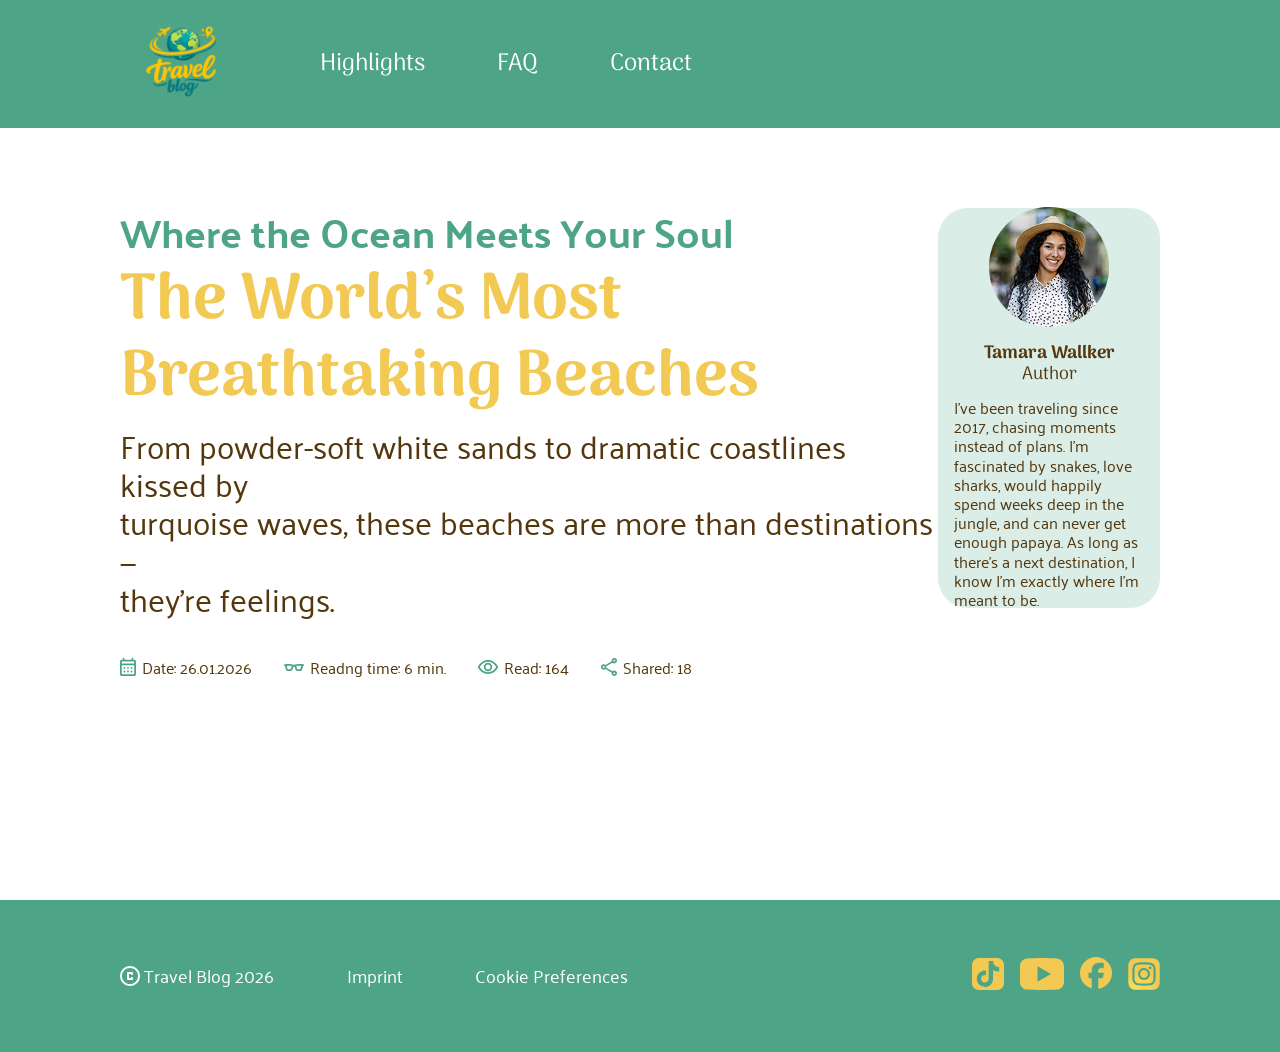
==== articelone.html @ 803cc8b1 "articelone start design/img added" ====
<!DOCTYPE html>
<html lang="en">

<head>
    <meta charset="UTF-8">
    <meta name="viewport" content="width=device-width, initial-scale=1.0">
    <title>Articel 1</title>

    <link rel="icon" type="image/x-icon" href="./assets/icons/travel_blog_icon.svg">
    <link rel="stylesheet" href="articelone.css" />
    <link rel="stylesheet" href="./assets/fonts.css" />
</head>

<body>
    <section>
        <header class="header">
            <a href="index.html#landing-section"><img src="./assets/icons/travel_blog_icon.svg"
                    alt="travel_blog_icon" /></a>
            <nav class="nav-bar">
                <ul>
                    <li>
                        <a href="index.html#highlights-section" class="nav_text">Highlights
                            <img src="./assets/icons/highlight_underscore.png" alt="highlight_underscore.png"
                                class="hover-underline" />
                        </a>
                    </li>
                    <li>
                        <a href="index.html#faq-section" class="nav_text">FAQ
                            <img src="./assets/icons/faq_underscore.png" alt="faq_underscore.png"
                                class="hover-underline" />
                        </a>
                    </li>
                    <li>
                        <a href="index.html#contact-section" class="nav_text">Contact
                            <img src="./assets/icons/contact_underscore.png" alt="contact_underscore"
                                class="hover-underline" />
                        </a>
                    </li>
                </ul>
            </nav>
        </header>
        <main>
            <section class="landing-section">
                <div class="headline">
                    <div class="headline_text">
                        <h4>Where the Ocean Meets Your Soul</h4>
                        <h1>The World’s Most Breathtaking Beaches</h1>
                        <p>From powder-soft white sands to dramatic coastlines kissed by <br> turquoise waves, these
                            beaches
                            are more than destinations — <br> they’re feelings.</p>

                    </div>
                    <div class="infos">
                        <div class="info_block calender">
                            <img src="./assets/icons/calendar_month.svg" alt="calender">
                            <p>Date: 26.01.2026</p>
                        </div>
                        <div class="info_block eyeglasses">
                            <img src="./assets/icons/eyeglasses_2.svg" alt="calender">
                            <p>Readng time: 6 min.</p>
                        </div>
                        <div class="info_block visibility">
                            <img src="./assets/icons/visibility.svg" alt="calender">
                            <p>Read: 164</p>
                        </div>
                        <div class="info_block share">
                            <img src="./assets/icons/share.svg" alt="calender">
                            <p>Shared: 18</p>
                        </div>
                    </div>
                </div>
                <div class="author">
                    <img src="./assets/img/authorone.png" alt="author img">
                    <h5>Tamara Wallker</h5>
                    <h6>Author</h6>
                    <p>I’ve been traveling since 2017, chasing moments instead of plans.
                        I’m fascinated by snakes, love sharks, would happily spend weeks deep in the jungle, and can
                        never get enough papaya. As long as there’s a next destination, I know I’m exactly where I’m
                        meant to be.</p>
                </div>

            </section>
        </main>
        <footer class="footer">
            <div class="left-footer">
                <div class="copyright">
                    <img src="./assets/icons/copyright.svg" alt="Copyright">
                    <p>Travel Blog 2026</p>
                </div>
                <a href="">Imprint</a>
                <a href="">Cookie Preferences</a>
            </div>
            <nav class="right-footer">
                <a href="https://www.tiktok.com/de-DE/" target="_blank"><img src="./assets/icons/Tiktok_icon 1.svg"
                        alt="tiktok"></a>
                <a href="https://www.youtube.com/" target="_blank"><img src="./assets/icons/youtube.svg#"
                        alt="youtube"></a>
                <a href="https://www.facebook.com/" target="_blank"><img src="./assets/icons/facebook.svg"
                        alt="facebook"></a>
                <a href="https://www.instagram.com/" target="_blank"><img src="./assets/icons/Instagram_logo_2016 1.svg"
                        alt="instagram"></a>
            </nav>

        </footer>

    </section>
</body>

</html>
---- articelone.css ----
* {
  margin: 0;
  box-sizing: border-box;
  scroll-behavior: smooth;
  line-height: 120%;
}

html {
  scroll-padding-top: 100px;
  font-size: 16px;
}

.header {
  display: flex;
  align-items: center;
  height: 128px;
  width: 100%;
  background-color: rgba(78, 164, 135, 1);
  position: fixed;
  z-index: 3;
}

.header > a {
  margin-left: 146px;
}

.nav-bar ul {
  display: flex;
  list-style-type: none;
  gap: 72px;
  padding-left: 102px;
}

.nav-bar a {
  text-decoration: none;
  color: white;
  font-size: 1.5rem;
}

.nav_text {
  position: relative;
  display: inline-block;
}

.hover-underline {
  display: block;
  position: absolute;
  opacity: 0;
  bottom: 46px;
  bottom: -4px;
  left: -5px;
}

.nav_text:hover .hover-underline {
  opacity: 1;
}

.nav-bar a:active {
  color: rgb(241, 201, 83);
}

.nav-bar a:active > .hover-underline {
  display: none;
}

h4 {
  padding-top: 208px;
  font-size: 2.5rem;
  font-weight: 600;
  color: rgba(78, 164, 135, 1);
}

h1 {
  font-size: 4rem;
  color: rgba(241, 201, 83, 1);
}

.landing-section {
  height: 100dvh;
  width: 100%;
  display: flex;
  justify-content: space-between;
}

.headline {
  display: flex;
  flex-direction: column;
  height: 400px;
  gap: 40px;
  padding-left: 120px;
}

.headline_text {
  display: flex;
  flex-direction: column;
  gap: 8px;
}

.headline_text > p {
  font-size: 2rem;
  color: rgba(84, 55, 13, 1);
}

.author {
  display: flex;
  flex-direction: column;
  justify-content: center;
  align-items: center;
  background-color: rgba(78, 164, 135, 0.2);
  border-radius: 30px;
  margin-top: 208px;
  margin-right: 120px;
  padding: 16px;
  width: 300px;
  height: 400px;
}

.author > img {
  padding-bottom: 16px;
}

.author > h5 {
  font-size: 1.125rem;
  color: rgba(84, 55, 13, 1);
}

.author > h6 {
  font-size: 1.125rem;
  font-weight: 400;
  color: rgba(84, 55, 13, 1);
  padding-bottom: 12px;
}

.author > p {
  color: rgba(84, 55, 13, 1);
}

.infos {
  display: flex;
  flex-direction: row;
  gap: 32px;
}

.info_block {
  display: flex;
  flex-direction: row;
  align-items: center;
  gap: 6px;
}

.info_block > p {
  color: rgba(84, 55, 13, 1);
}

.calender > img {
  width: 16px;
  height: 18px;
}

.eyeglasses > img {
  width: 20px;
  height: 7px;
}

.calender > img {
  width: 20px;
  height: 14px;
}

.calender > img {
  width: 16px;
  height: 18px;
}

.footer {
  height: 152px;
  background-color: rgba(78, 164, 135, 1);
  display: flex;
  justify-content: space-between;
  align-items: center;
  padding: 0px 120px;
}

.copyright {
  display: flex;
  align-items: center;
  width: 155px;
  color: white;
  gap: 4px;
  font-size: 18px;
}

.copyright > img {
  height: 20px;
}

.left-footer {
  display: flex;
  align-items: center;
  gap: 72px;
}

.left-footer > a {
  color: white;
  text-decoration: none;
  font-size: 18px;
}

.right-footer {
  display: flex;
  gap: 16px;
  align-items: center;
}



@media screen and (min-width: 1440px) {
  .landing-section {
    padding: 0px calc(50% - 720px);
  }

  .header {
    padding: 0px calc(50% - 720px);
  }

  .footer {
    padding: 0px calc(50% - 720px);
  }

  .header > a {
    margin-left: 20px;
  }
}
---- assets/fonts.css ----
@font-face {
  font-display: swap;
  font-family: 'Arima';
  font-style: normal;
  font-weight: 400;
  src: url('../assets/fonts/arima-v7-latin-regular.woff2') format('woff2');
}

@font-face {
  font-display: swap;
  font-family: 'Arima';
  font-style: normal;
  font-weight: 700;
  src: url('../assets/fonts/arima-v7-latin-700.woff2') format('woff2');
}

@font-face {
  font-display: swap;
  font-family: 'Palanquin';
  font-style: normal;
  font-weight: 400;
  src: url('../assets/fonts/palanquin-v17-latin-regular.woff2') format('woff2');
}

@font-face {
  font-display: swap;
  font-family: 'Palanquin';
  font-style: normal;
  font-weight: 500;
  src: url('../assets/fonts/palanquin-v17-latin-500.woff2') format('woff2');
}

@font-face {
  font-display: swap;
  font-family: 'Palanquin';
  font-style: normal;
  font-weight: 700;
  src: url('../assets/fonts/palanquin-v17-latin-700.woff2') format('woff2');
}

@font-face {
  font-display: swap;
  font-family: 'Palanquin Dark';
  font-style: normal;
  font-weight: 600;
  src: url('../assets/fonts/palanquin-dark-v17-latin-600.woff2') format('woff2');
}

.nav-bar,
h1,
h2,
h5 {
  font-family: "Arima";
}

h6 {
  font-family: "Arima";
}

h3 {
  font-family: "Palanquin Dark";
  font-weight: 600;
}

p,
h4 {
  font-family: "Palanquin";
}

.highlights-section p {
  font-family: "Palanquin";
  font-weight: 500;
}

.left-footer > a {
  font-family: "Palanquin";
}

summary {
  font-family: "Palanquin";
  font-weight: 700;
}

.accordion > p {
  font-family: "Palanquin";
  font-weight: 500;
}

input {
  font-family: "Palanquin";
  font-size: 24px;
  font-weight: 500;
}

label {
  font-family: "Palanquin";
  font-weight: 500;
}
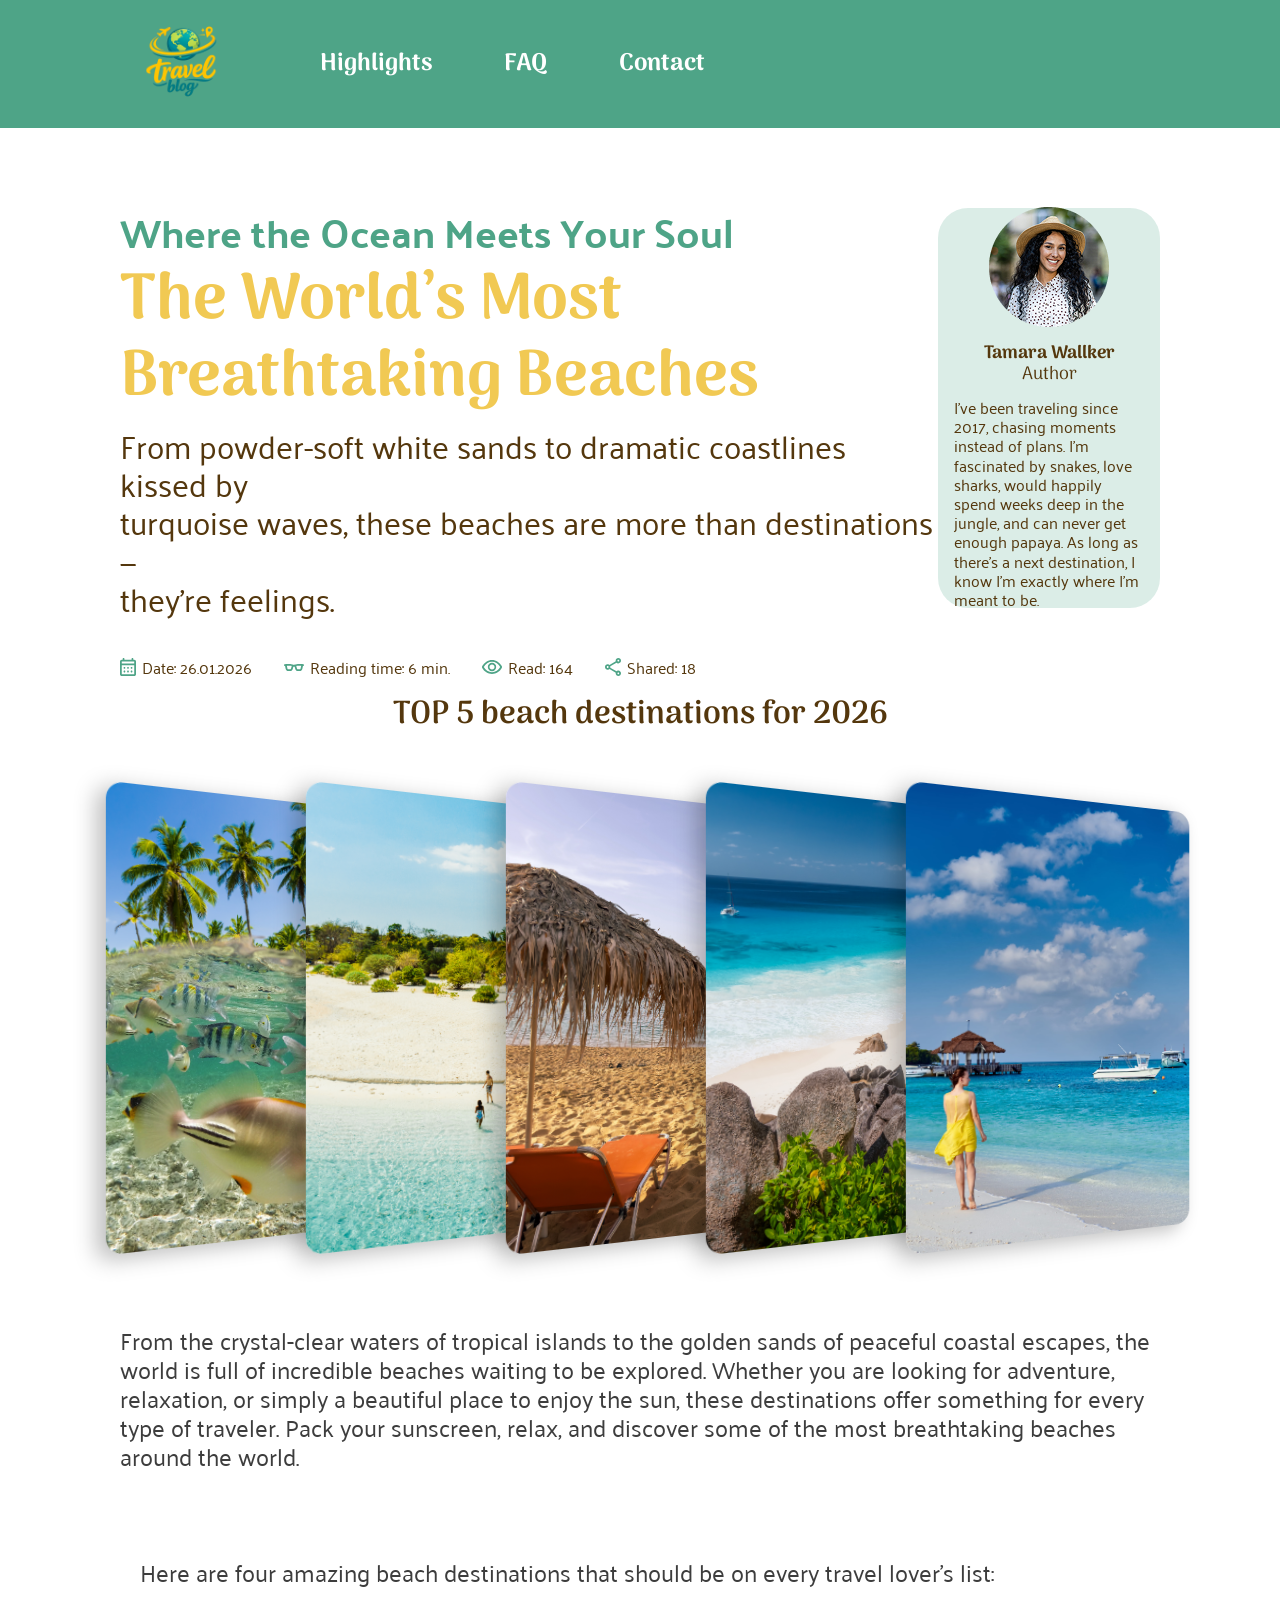
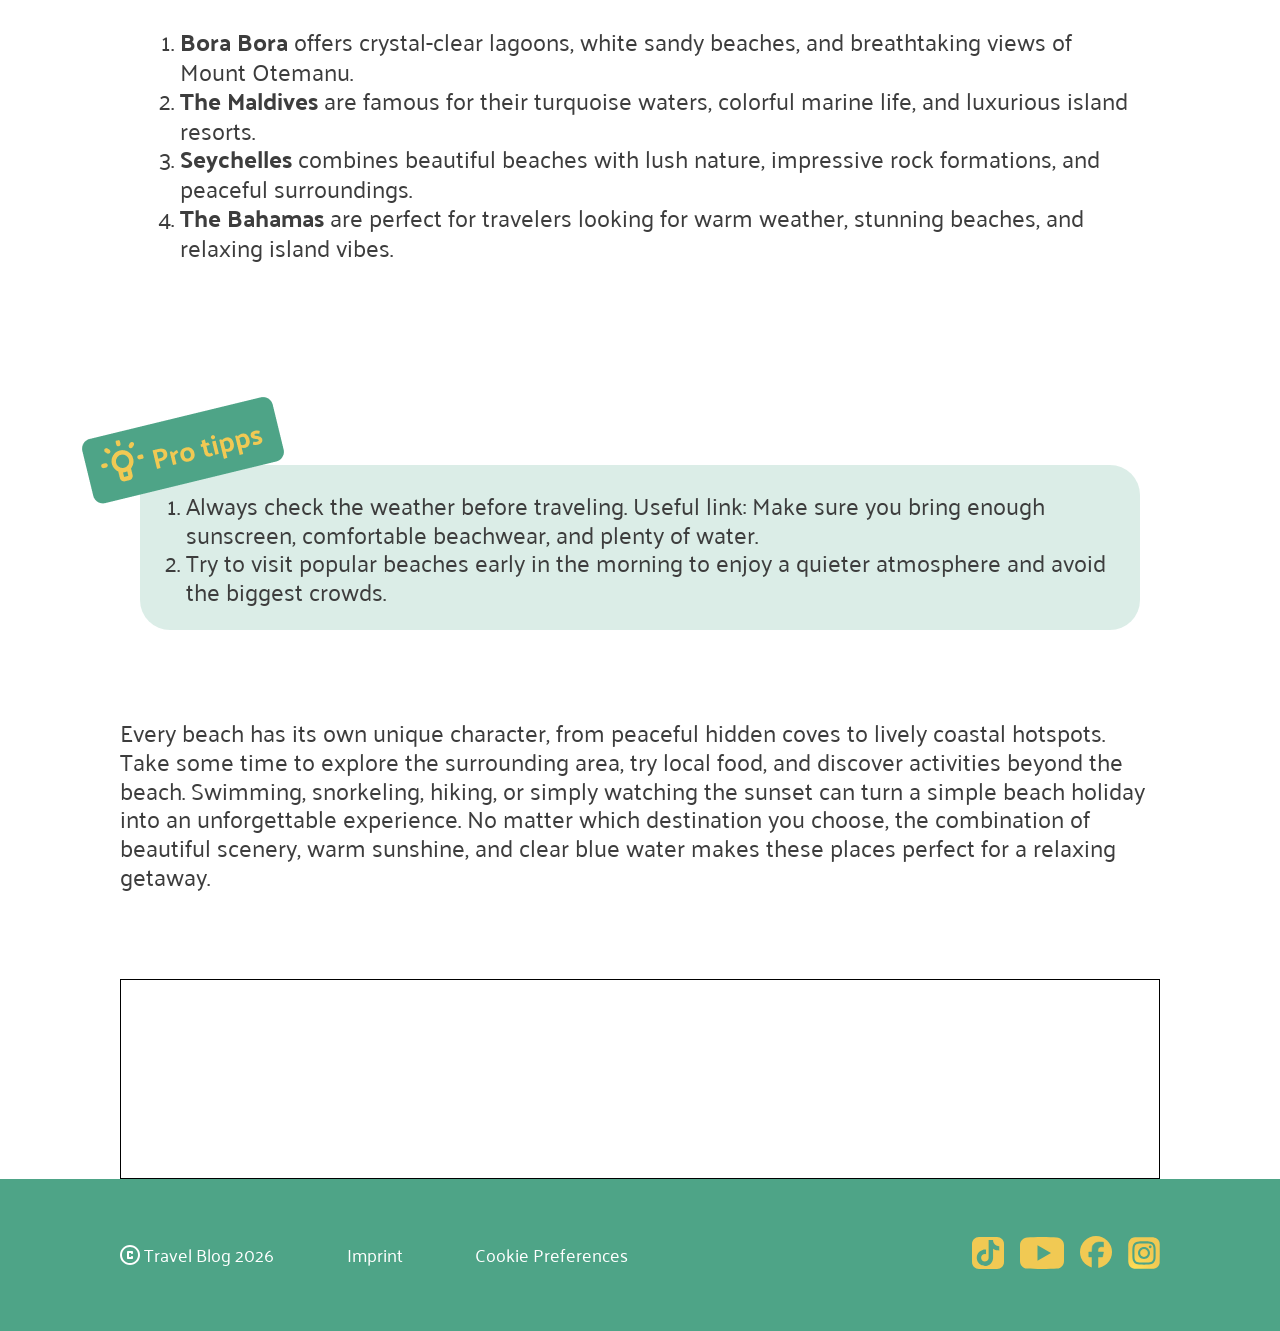
==== commit b6e9e8e1: "feat: enhance layout and styling for article page, add new images and fonts" ====
--- a/articelone.html
+++ b/articelone.html
@@ -12,98 +12,154 @@
 </head>
 
 <body>
-    <section>
-        <header class="header">
-            <a href="index.html#landing-section"><img src="./assets/icons/travel_blog_icon.svg"
-                    alt="travel_blog_icon" /></a>
-            <nav class="nav-bar">
-                <ul>
-                    <li>
-                        <a href="index.html#highlights-section" class="nav_text">Highlights
-                            <img src="./assets/icons/highlight_underscore.png" alt="highlight_underscore.png"
-                                class="hover-underline" />
-                        </a>
-                    </li>
-                    <li>
-                        <a href="index.html#faq-section" class="nav_text">FAQ
-                            <img src="./assets/icons/faq_underscore.png" alt="faq_underscore.png"
-                                class="hover-underline" />
-                        </a>
-                    </li>
-                    <li>
-                        <a href="index.html#contact-section" class="nav_text">Contact
-                            <img src="./assets/icons/contact_underscore.png" alt="contact_underscore"
-                                class="hover-underline" />
-                        </a>
-                    </li>
-                </ul>
-            </nav>
-        </header>
-        <main>
-            <section class="landing-section">
-                <div class="headline">
-                    <div class="headline_text">
-                        <h4>Where the Ocean Meets Your Soul</h4>
-                        <h1>The World’s Most Breathtaking Beaches</h1>
-                        <p>From powder-soft white sands to dramatic coastlines kissed by <br> turquoise waves, these
-                            beaches
-                            are more than destinations — <br> they’re feelings.</p>
+    <header class="header">
+        <a href="index.html#landing-section"><img src="./assets/icons/travel_blog_icon.svg"
+                alt="travel_blog_icon" /></a>
+        <nav class="nav-bar">
+            <ul>
+                <li>
+                    <a href="index.html#highlights-section" class="nav_text">Highlights
+                        <img src="./assets/icons/highlight_underscore.png" alt="highlight_underscore.png"
+                            class="hover-underline" />
+                    </a>
+                </li>
+                <li>
+                    <a href="index.html#faq-section" class="nav_text">FAQ
+                        <img src="./assets/icons/faq_underscore.png" alt="faq_underscore.png" class="hover-underline" />
+                    </a>
+                </li>
+                <li>
+                    <a href="index.html#contact-section" class="nav_text">Contact
+                        <img src="./assets/icons/contact_underscore.png" alt="contact_underscore"
+                            class="hover-underline" />
+                    </a>
+                </li>
+            </ul>
+        </nav>
+    </header>
+    <main>
+        <section class="landing-section">
+            <div class="headline">
+                <div class="headline_text">
+                    <h4>Where the Ocean Meets Your Soul</h4>
+                    <h1>The World’s Most Breathtaking Beaches</h1>
+                    <p>From powder-soft white sands to dramatic coastlines kissed by <br> turquoise waves, these
+                        beaches
+                        are more than destinations — <br> they’re feelings.</p>
 
+                </div>
+                <div class="infos">
+                    <div class="info_block calender">
+                        <img src="./assets/icons/calendar_month.svg" alt="calender">
+                        <p>Date: 26.01.2026</p>
                     </div>
-                    <div class="infos">
-                        <div class="info_block calender">
-                            <img src="./assets/icons/calendar_month.svg" alt="calender">
-                            <p>Date: 26.01.2026</p>
-                        </div>
-                        <div class="info_block eyeglasses">
-                            <img src="./assets/icons/eyeglasses_2.svg" alt="calender">
-                            <p>Readng time: 6 min.</p>
-                        </div>
-                        <div class="info_block visibility">
-                            <img src="./assets/icons/visibility.svg" alt="calender">
-                            <p>Read: 164</p>
-                        </div>
-                        <div class="info_block share">
-                            <img src="./assets/icons/share.svg" alt="calender">
-                            <p>Shared: 18</p>
-                        </div>
+                    <div class="info_block eyeglasses">
+                        <img src="./assets/icons/eyeglasses_2.svg" alt="calender">
+                        <p>Reading time: 6 min.</p>
+                    </div>
+                    <div class="info_block visibility">
+                        <img src="./assets/icons/visibility.svg" alt="calender">
+                        <p>Read: 164</p>
+                    </div>
+                    <div class="info_block share">
+                        <img src="./assets/icons/share.svg" alt="calender">
+                        <p>Shared: 18</p>
                     </div>
                 </div>
-                <div class="author">
-                    <img src="./assets/img/authorone.png" alt="author img">
-                    <h5>Tamara Wallker</h5>
-                    <h6>Author</h6>
-                    <p>I’ve been traveling since 2017, chasing moments instead of plans.
-                        I’m fascinated by snakes, love sharks, would happily spend weeks deep in the jungle, and can
-                        never get enough papaya. As long as there’s a next destination, I know I’m exactly where I’m
-                        meant to be.</p>
-                </div>
+            </div>
+            <div class="author">
+                <img src="./assets/img/authorone.png" alt="author img">
+                <h6>Tamara Wallker <br> <span class="text_author">Author</span></h6>
 
+                <p>I’ve been traveling since 2017, chasing moments instead of plans.
+                    I’m fascinated by snakes, love sharks, would happily spend weeks deep in the jungle, and can
+                    never get enough papaya. As long as there’s a next destination, I know I’m exactly where I’m
+                    meant to be.</p>
+            </div>
+        </section>
+        <section class="carousel">
+            <h5>TOP 5 beach destinations for 2026</h5>
+            <div class="slider_b">
+                <div class="slider_b_elemnet beach4"><img src="./assets/img/beach4.jpg" alt="Beach"></div>
+                <div class="slider_b_elemnet"><img src="./assets/img/beach3.jpg" alt="Beach"></div>
+                <div class="slider_b_elemnet beach3"><img src="./assets/img/beach2.jpg" alt="Beach"></div>
+                <div class="slider_b_elemnet"><img src="./assets/img/beach1.jpg" alt="Beach"></div>
+                <div class="slider_b_elemnet"><img src="./assets/img/Beach_photo.jpg" alt="Beach"></div>
+            </div>
+        </section>
+        <section class="articles">
+            <article class="articles_one">
+                <p class="article_text">From the crystal-clear waters of tropical islands to the golden sands of
+                    peaceful coastal escapes,
+                    the
+                    world is full of incredible beaches waiting to be explored. Whether you are looking for adventure,
+                    relaxation, or simply a beautiful place to enjoy the sun, these destinations offer something for
+                    every
+                    type of traveler. Pack your sunscreen, relax, and discover some of the most breathtaking beaches
+                    around
+                    the world.</p>
+            </article>
+            <section class="list_beach">
+                <p>Here are four amazing beach destinations that should be on every travel lover’s list:</p>
+                <ol>
+                    <li><span class="text_span">Bora Bora</span> offers crystal-clear lagoons, white sandy beaches, and
+                        breathtaking views
+                        of Mount Otemanu.</li>
+                    <li><span class="text_span">The Maldives</span> are famous for their turquoise waters, colorful
+                        marine life, and
+                        luxurious island resorts.</li>
+                    <li><span class="text_span">Seychelles</span> combines beautiful beaches with lush nature,
+                        impressive rock formations,
+                        and peaceful surroundings.</li>
+                    <li><span class="text_span">The Bahamas</span> are perfect for travelers looking for warm weather,
+                        stunning beaches,
+                        and relaxing island vibes.</li>
+                </ol>
             </section>
-        </main>
-        <footer class="footer">
-            <div class="left-footer">
-                <div class="copyright">
-                    <img src="./assets/icons/copyright.svg" alt="Copyright">
-                    <p>Travel Blog 2026</p>
-                </div>
-                <a href="">Imprint</a>
-                <a href="">Cookie Preferences</a>
+            <section class="beach_tipps">
+                <img src="./assets/img/tipps.png" alt="">
+                <ol>
+                    <li>Always check the weather before traveling. Useful link: Make sure you bring enough sunscreen,
+                        comfortable beachwear, and plenty of water.</li>
+                    <li>Try to visit popular beaches early in the morning to enjoy a quieter atmosphere and avoid the
+                        biggest crowds.</li>
+                </ol>
+            </section>
+            <article class="articles_two">
+                <p class="article_text">Every beach has its own unique character, from peaceful hidden coves to lively
+                    coastal hotspots. Take
+                    some time to explore the surrounding area, try local food, and discover activities beyond the beach.
+                    Swimming, snorkeling, hiking, or simply watching the sunset can turn a simple beach holiday into an
+                    unforgettable experience. No matter which destination you choose, the combination of beautiful
+                    scenery, warm sunshine, and clear blue water makes these places perfect for a relaxing getaway.</p>
+            </article>
+            <div class="share_it">
+
             </div>
-            <nav class="right-footer">
-                <a href="https://www.tiktok.com/de-DE/" target="_blank"><img src="./assets/icons/Tiktok_icon 1.svg"
-                        alt="tiktok"></a>
-                <a href="https://www.youtube.com/" target="_blank"><img src="./assets/icons/youtube.svg#"
-                        alt="youtube"></a>
-                <a href="https://www.facebook.com/" target="_blank"><img src="./assets/icons/facebook.svg"
-                        alt="facebook"></a>
-                <a href="https://www.instagram.com/" target="_blank"><img src="./assets/icons/Instagram_logo_2016 1.svg"
-                        alt="instagram"></a>
-            </nav>
+        </section>
+    </main>
+    <footer class="footer">
+        <div class="left-footer">
+            <div class="copyright">
+                <img src="./assets/icons/copyright.svg" alt="Copyright">
+                <p>Travel Blog 2026</p>
+            </div>
+            <a href="">Imprint</a>
+            <a href="">Cookie Preferences</a>
+        </div>
+        <nav class="right-footer">
+            <a href="https://www.tiktok.com/de-DE/" target="_blank"><img src="./assets/icons/Tiktok_icon 1.svg"
+                    alt="tiktok"></a>
+            <a href="https://www.youtube.com/" target="_blank"><img src="./assets/icons/youtube.svg#" alt="youtube"></a>
+            <a href="https://www.facebook.com/" target="_blank"><img src="./assets/icons/facebook.svg"
+                    alt="facebook"></a>
+            <a href="https://www.instagram.com/" target="_blank"><img src="./assets/icons/Instagram_logo_2016 1.svg"
+                    alt="instagram"></a>
+        </nav>
 
-        </footer>
+    </footer>
 
-    </section>
+
 </body>
 
 </html>
--- a/articelone.css
+++ b/articelone.css
@@ -35,6 +35,7 @@
   text-decoration: none;
   color: white;
   font-size: 1.5rem;
+  font-weight: 700;
 }
 
 .nav_text {
@@ -75,8 +76,15 @@
   color: rgba(241, 201, 83, 1);
 }
 
+main {
+  display: flex;
+  flex-direction: column;
+  align-items: center;
+  justify-content: center;
+}
+
 .landing-section {
-  height: 100dvh;
+  height: 608px;
   width: 100%;
   display: flex;
   justify-content: space-between;
@@ -119,20 +127,21 @@
   padding-bottom: 16px;
 }
 
-.author > h5 {
-  font-size: 1.125rem;
-  color: rgba(84, 55, 13, 1);
-}
-
 .author > h6 {
   font-size: 1.125rem;
+  color: rgba(84, 55, 13, 1);
+  text-align: center;
+}
+
+.text_author {
+  font-size: 1.125rem;
   font-weight: 400;
   color: rgba(84, 55, 13, 1);
-  padding-bottom: 12px;
 }
 
 .author > p {
   color: rgba(84, 55, 13, 1);
+  padding-top: 12px;
 }
 
 .infos {
@@ -170,6 +179,124 @@
 .calender > img {
   width: 16px;
   height: 18px;
+}
+
+.carousel {
+  display: flex;
+  flex-direction: column;
+  align-items: center;
+  justify-content: center;
+}
+
+h5 {
+  font-size: 2rem;
+  margin-top: 88px;
+  color: rgba(84, 55, 13, 1);
+}
+
+.slider_b {
+  display: flex;
+  justify-content: center;
+  align-items: center;
+  height: 440px;
+  margin: 64px 0px 88px -65px;
+}
+
+.slider_b_elemnet {
+  z-index: 1;
+  width: 300px;
+  height: 100%;
+  margin-right: -100px;
+  border-radius: 16px;
+  overflow: hidden;
+  box-shadow: -9px 5px 20px 0px rgba(0, 0, 0, 0.25);
+  transform: perspective(700px) rotateY(20deg) translateX(0px) scaleY(1);
+  transform-origin: 50% 50%;
+  transition: all 300ms ease-in-out;
+}
+
+.slider_b_elemnet > img {
+  display: flex;
+  object-fit: cover;
+  object-position: -161px 0px;
+  height: 100%;
+  width: 100%;
+}
+
+.slider_b_elemnet:hover {
+  transform: perspective(600px) rotateY(0deg) translateX(0px) scaleY(1.1) scaleX(1.1);
+  margin-left: 140px;
+  margin-right: 40px;
+  z-index: 2;
+}
+
+.slider_b_elemnet:hover ~ .slider_b_elemnet {
+  transform: perspective(600px) rotateY(-20deg) translateX(0px) scaley(1);
+}
+
+.beach4 > img {
+  object-position: -210px 0px;
+}
+
+.beach3 > img {
+  object-position: -30px 0px;
+}
+
+.articles {
+  display: flex;
+  flex-direction: column;
+  align-items: center;
+  justify-content: center;
+  padding: 0px 120px;
+  width: 100%px;
+  gap: 88px;
+}
+
+.article_text,
+ol {
+  font-size: 1.5rem;
+  color: rgba(61, 61, 61, 1);
+}
+
+.list_beach p {
+  font-size: 1.5rem;
+  color: rgba(61, 61, 61, 1);
+  padding-bottom: 40px;
+}
+
+.text_span {
+  font-weight: 700;
+}
+
+.articles_one {
+  width: 100%;
+}
+
+.list_beach {
+  width: 1000px;
+}
+
+.beach_tipps > img {
+  position: relative;
+  right: 60px;
+  top: 45px;
+}
+
+.beach_tipps ol {
+  width: 1000px;
+  padding: 26px 16px 24px 46px;
+  background-color: rgba(78, 164, 135, 0.2);
+  border-radius: 30px;
+}
+
+.articles_two {
+  width: 100%;
+}
+
+.share_it {
+  border: 1px black solid;
+  width: 100%;
+  height: 200px;
 }
 
 .footer {
--- a/assets/fonts.css
+++ b/assets/fonts.css
@@ -4,6 +4,14 @@
   font-style: normal;
   font-weight: 400;
   src: url('../assets/fonts/arima-v7-latin-regular.woff2') format('woff2');
+}
+
+@font-face {
+  font-display: swap;
+  font-family: 'Arima';
+  font-style: normal;
+  font-weight: 600;
+  src: url('../assets/fonts/arima-v7-latin-600.woff2') format('woff2');
 }
 
 @font-face {
@@ -49,12 +57,13 @@
 .nav-bar,
 h1,
 h2,
-h5 {
+h6 {
   font-family: "Arima";
 }
 
-h6 {
+h5 {
   font-family: "Arima";
+  font-weight: 600;
 }
 
 h3 {
@@ -95,4 +104,8 @@
 label {
   font-family: "Palanquin";
   font-weight: 500;
+}
+
+ol {
+  font-family: "Palanquin";
 }
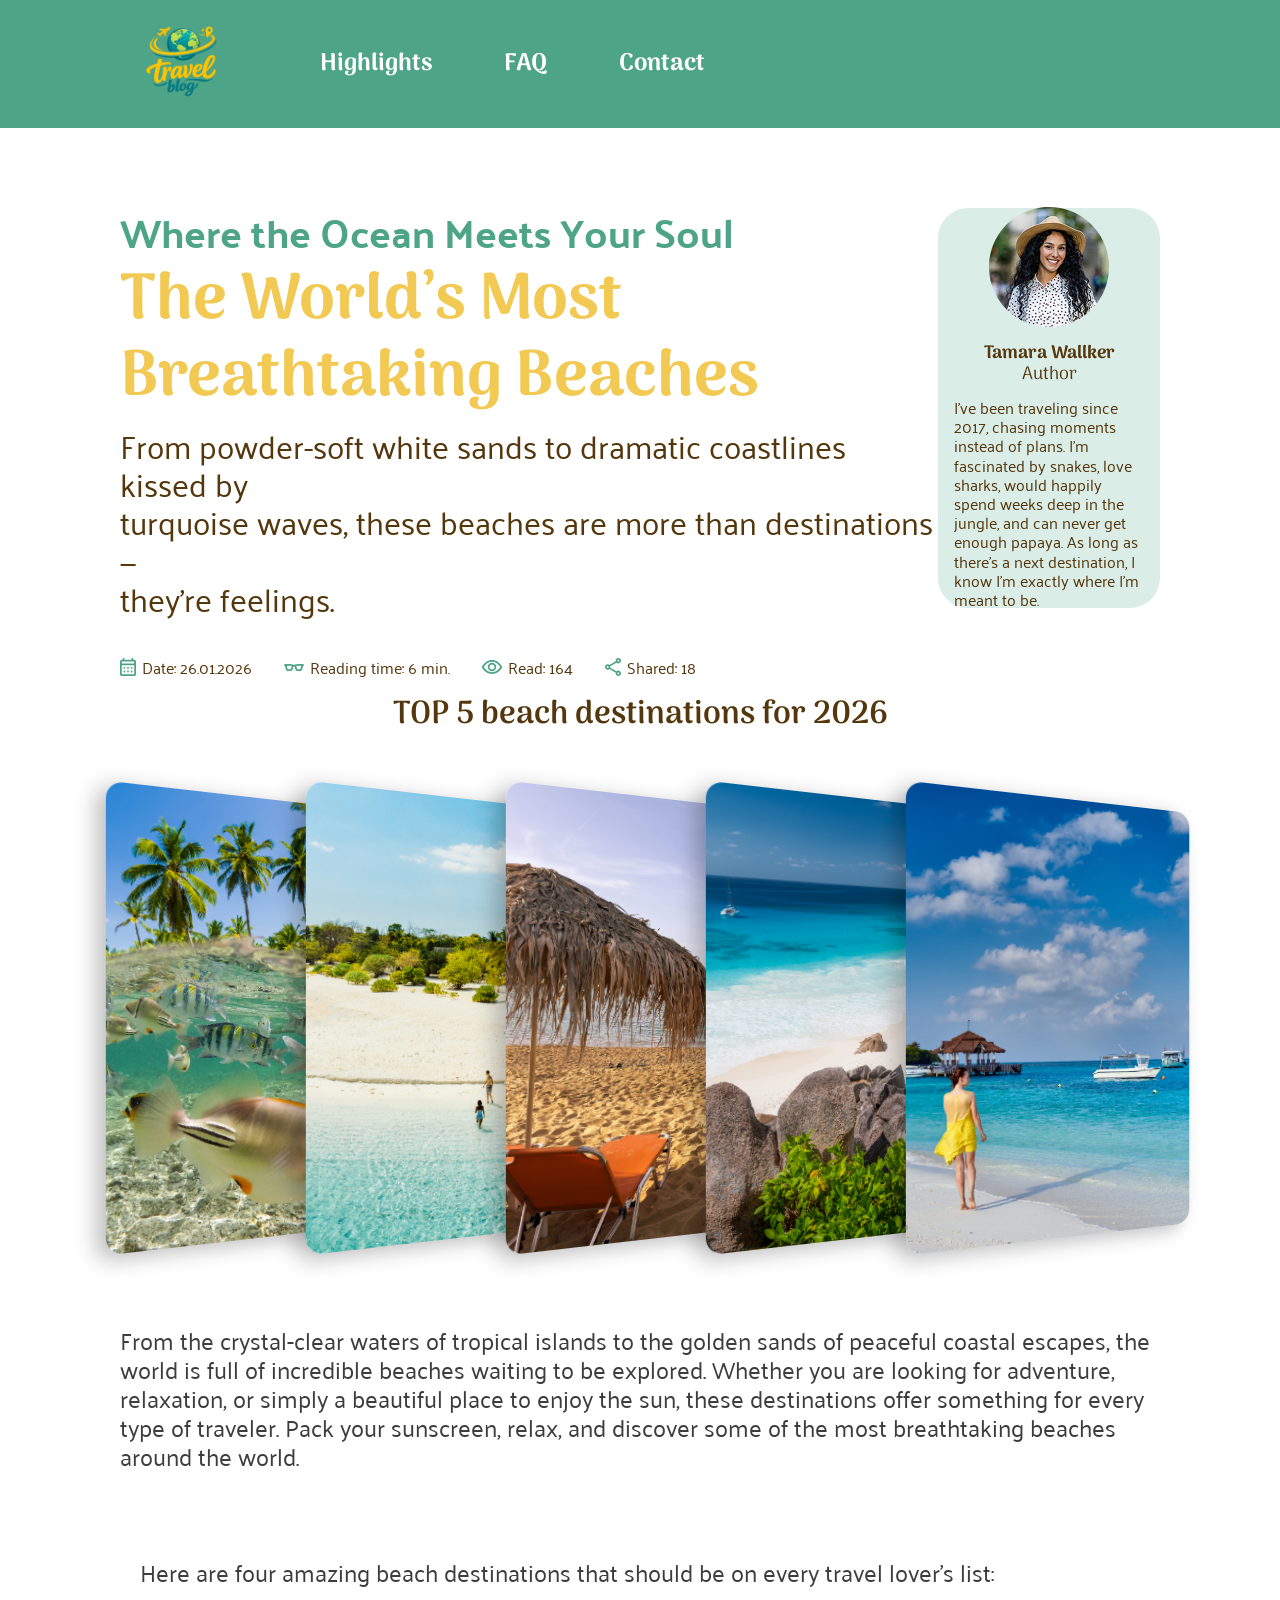
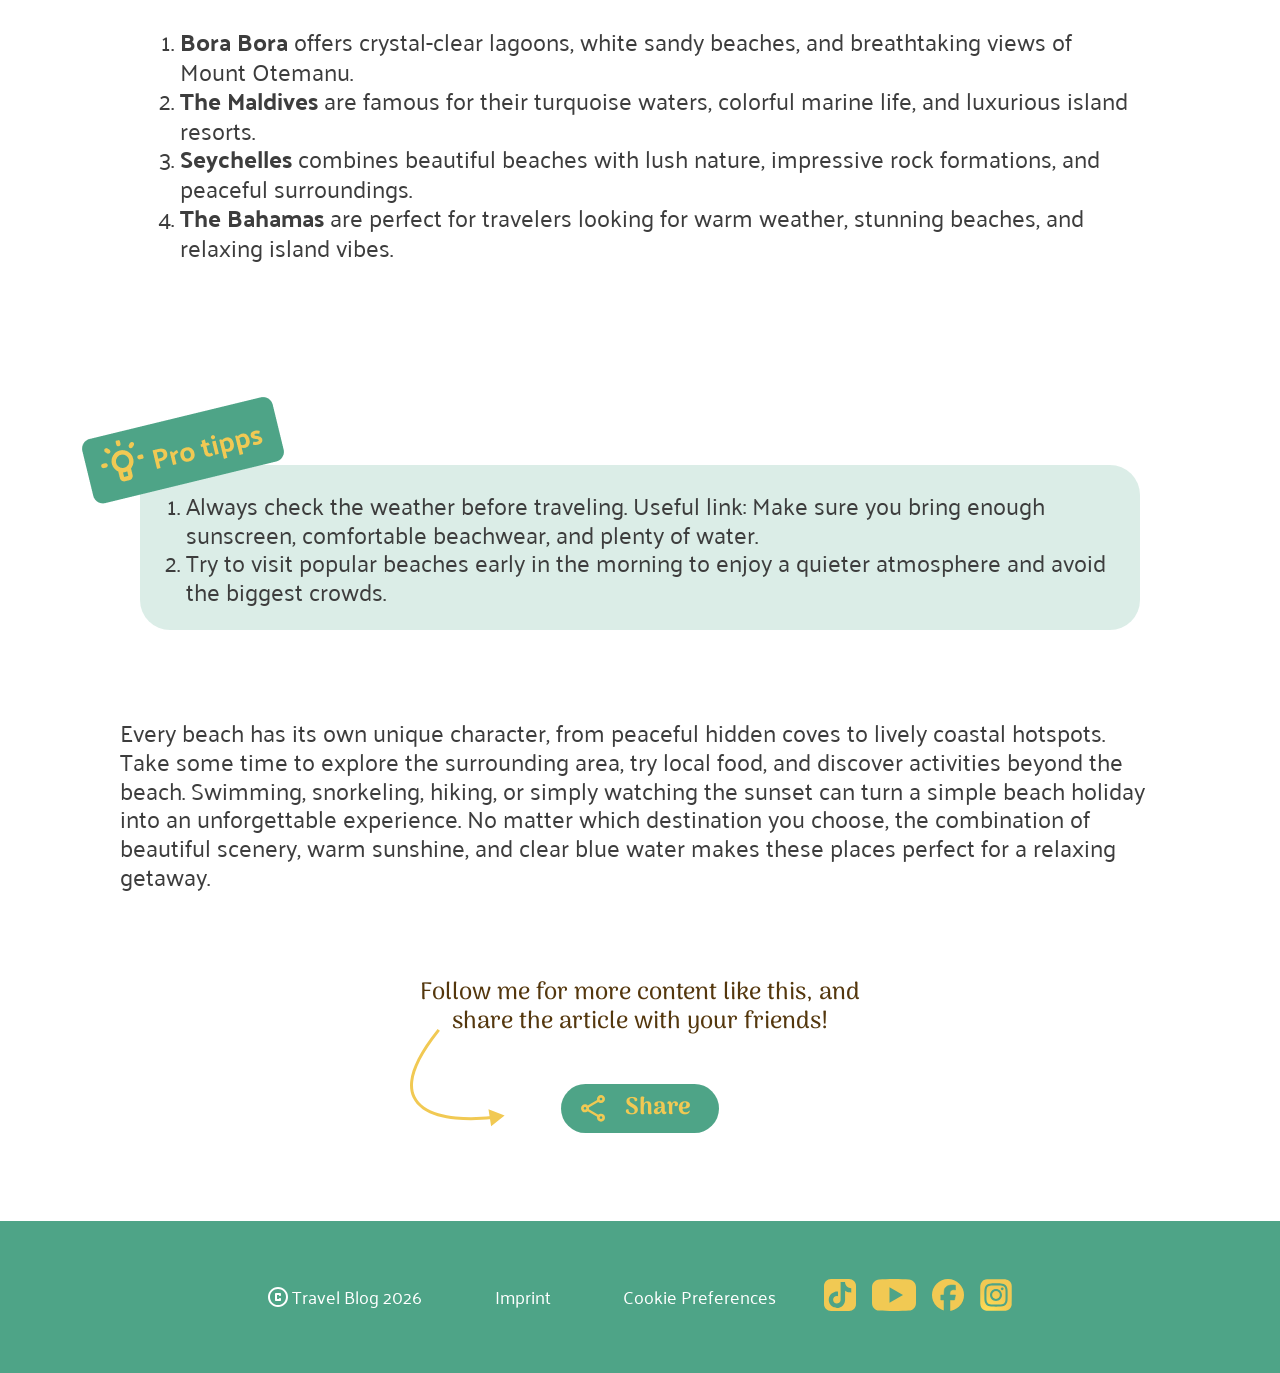
==== commit 5033141f: "share section added" ====
--- a/articelone.html
+++ b/articelone.html
@@ -62,7 +62,7 @@
                         <p>Read: 164</p>
                     </div>
                     <div class="info_block share">
-                        <img src="./assets/icons/share.svg" alt="calender">
+                        <img src="./assets/icons/sharegreen.svg" alt="calender">
                         <p>Shared: 18</p>
                     </div>
                 </div>
@@ -134,7 +134,8 @@
                     scenery, warm sunshine, and clear blue water makes these places perfect for a relaxing getaway.</p>
             </article>
             <div class="share_it">
-
+                <p>Follow me for more content like this, and share the article with your friends!</p>
+                <input class="share_buttom" type="submit" value="Share">
             </div>
         </section>
     </main>
--- a/articelone.css
+++ b/articelone.css
@@ -294,17 +294,50 @@
 }
 
 .share_it {
-  border: 1px black solid;
-  width: 100%;
-  height: 200px;
+  background-image: url(./assets/icons/arrowyellow.svg);
+  background-repeat: no-repeat;
+  background-position-x: 20px;
+  background-position-y: 50px;
+  display: flex;
+  flex-direction: column;
+  justify-content: center;
+  align-items: center;
+  max-width: 500px;
+  padding-bottom: 88px;
+  gap: 48px;
+}
+
+.share_it > p {
+  font-size: 1.5rem;
+  color: rgba(84, 55, 13, 1);
+  font-weight: 500;
+  text-align: center;
+  font-family: "Arima";
+}
+
+input[type="submit"] {
+  background-image: url(./assets/icons/shareyellow.svg);
+  background-repeat: no-repeat;
+  background-position: left 20px center;
+  padding: 10px 24px 10px 60px;
+  border-radius: 40px;
+  width: 158px;
+  background-color: rgba(78, 164, 135);
+  color: rgba(241, 201, 83, 1);
+  font-family: "Arima";
+  font-size: 1.5rem;
+  font-weight: 700;
+  letter-spacing: 5%;
+  border: 0;
 }
 
 .footer {
   height: 152px;
   background-color: rgba(78, 164, 135, 1);
   display: flex;
-  justify-content: space-between;
-  align-items: center;
+  justify-content: center;
+  align-items: center;
+  gap: 48px;
   padding: 0px 120px;
 }
 
@@ -350,6 +383,11 @@
     padding: 0px calc(50% - 720px);
   }
 
+  main {
+    padding: 0px calc(50% - 720px);
+  }
+
+
   .footer {
     padding: 0px calc(50% - 720px);
   }
--- a/assets/fonts.css
+++ b/assets/fonts.css
@@ -4,6 +4,14 @@
   font-style: normal;
   font-weight: 400;
   src: url('../assets/fonts/arima-v7-latin-regular.woff2') format('woff2');
+}
+
+@font-face {
+  font-display: swap; 
+  font-family: 'Arima';
+  font-style: normal;
+  font-weight: 500;
+  src: url('../assets/fonts/arima-v7-latin-500.woff2') format('woff2'); 
 }
 
 @font-face {
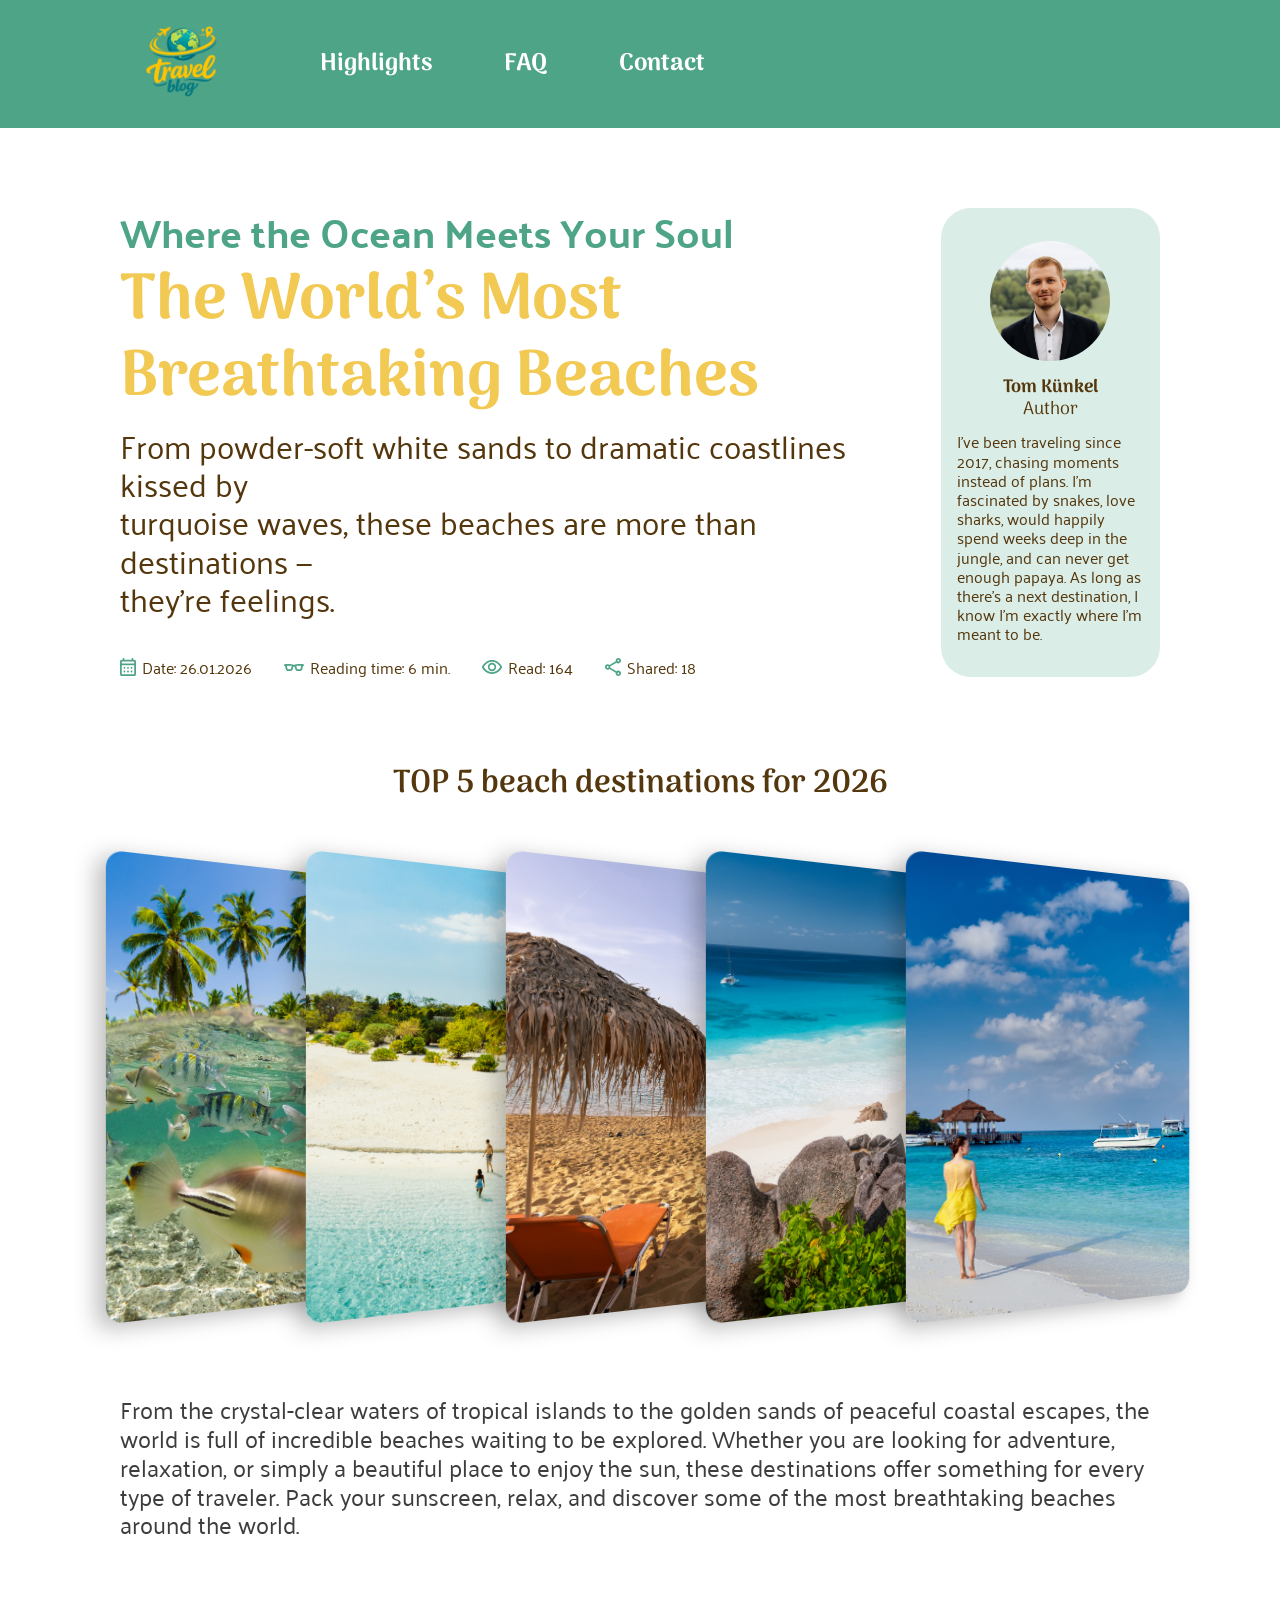
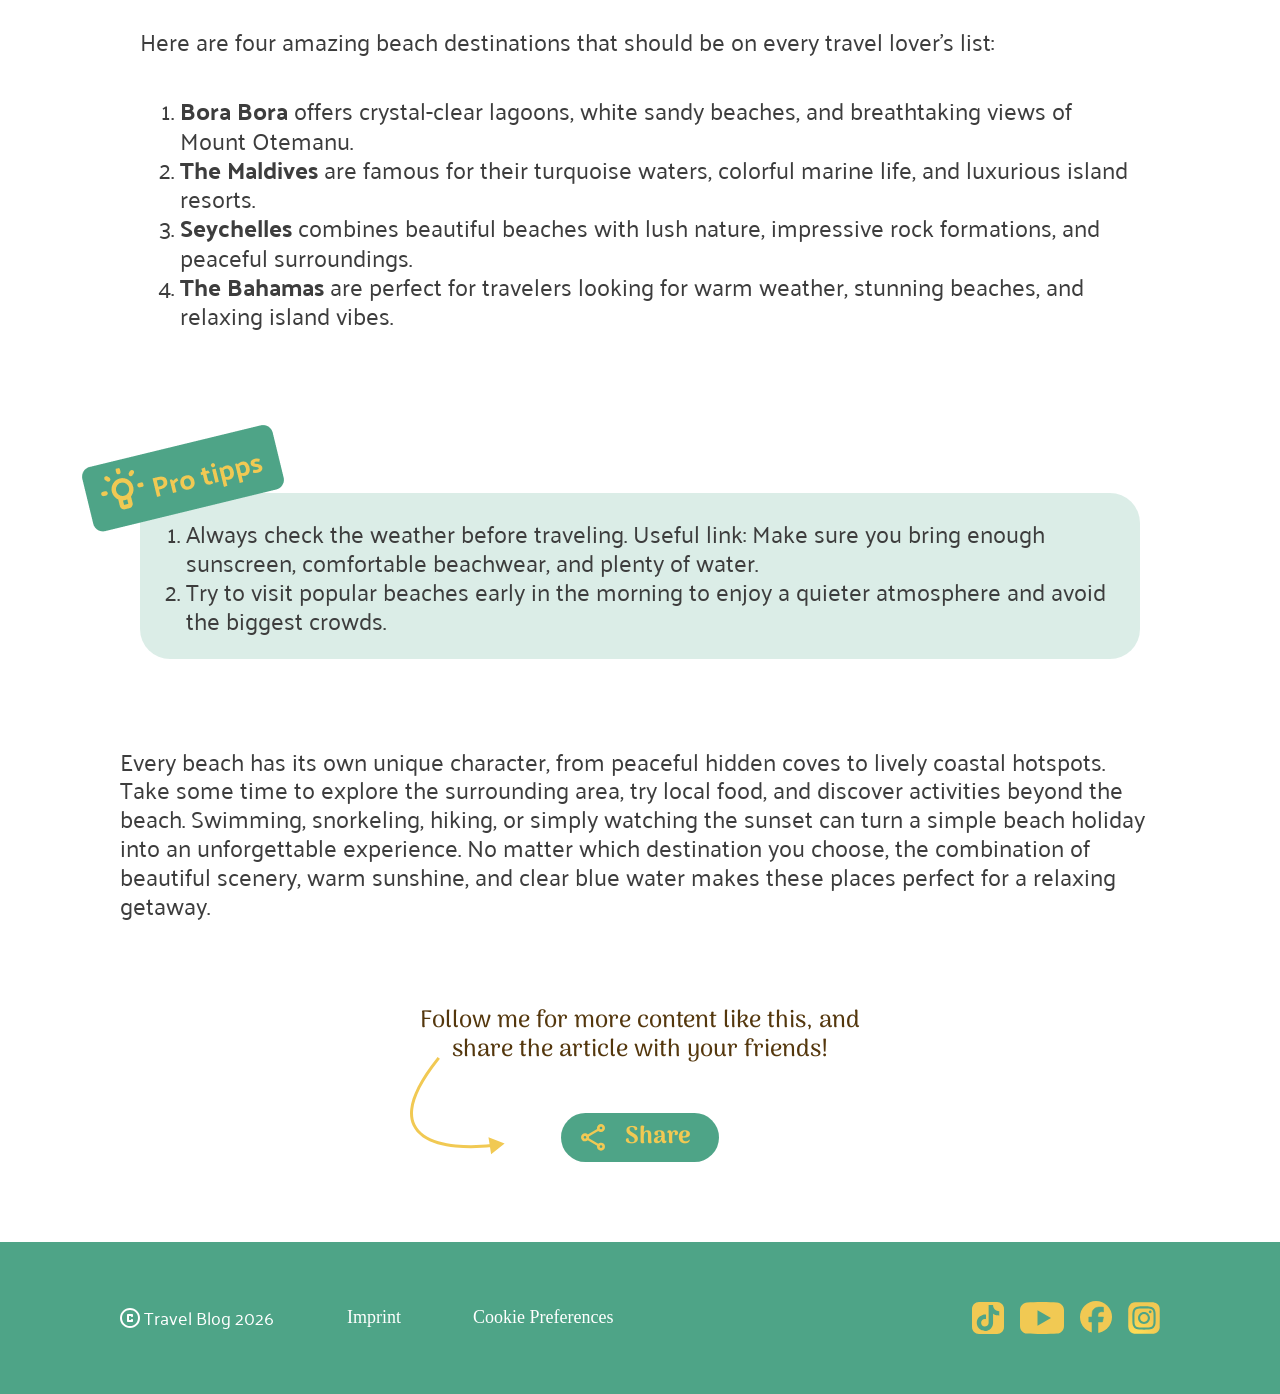
==== commit f0789f73: "Refactor layout and styles for articelone page - Updated CSS styles for responsive design, including" ====
--- a/articelone.html
+++ b/articelone.html
@@ -38,106 +38,121 @@
         </nav>
     </header>
     <main>
-        <section class="landing-section">
-            <div class="headline">
-                <div class="headline_text">
-                    <h4>Where the Ocean Meets Your Soul</h4>
-                    <h1>The World’s Most Breathtaking Beaches</h1>
-                    <p>From powder-soft white sands to dramatic coastlines kissed by <br> turquoise waves, these
-                        beaches
-                        are more than destinations — <br> they’re feelings.</p>
+        <landing-section class="landing-section-articelone">
+            <section class="landing-section">
+                <div class="headline">
+                    <div class="headline_text">
+                        <h4>Where the Ocean Meets Your Soul</h4>
+                        <h1>The World’s Most Breathtaking Beaches</h1>
+                        <p>From powder-soft white sands to dramatic coastlines kissed by <br> turquoise waves, these
+                            beaches
+                            are more than destinations — <br> they’re feelings.</p>
 
-                </div>
-                <div class="infos">
-                    <div class="info_block calender">
-                        <img src="./assets/icons/calendar_month.svg" alt="calender">
-                        <p>Date: 26.01.2026</p>
                     </div>
-                    <div class="info_block eyeglasses">
-                        <img src="./assets/icons/eyeglasses_2.svg" alt="calender">
-                        <p>Reading time: 6 min.</p>
-                    </div>
-                    <div class="info_block visibility">
-                        <img src="./assets/icons/visibility.svg" alt="calender">
-                        <p>Read: 164</p>
-                    </div>
-                    <div class="info_block share">
-                        <img src="./assets/icons/sharegreen.svg" alt="calender">
-                        <p>Shared: 18</p>
+                    <div class="infos">
+                        <div class="info_block_one">
+                            <div class="info_block calender">
+                                <img src="./assets/icons/calendar_month.svg" alt="calender">
+                                <p>Date: 26.01.2026</p>
+                            </div>
+                            <div class="info_block eyeglasses">
+                                <img src="./assets/icons/eyeglasses_2.svg" alt="calender">
+                                <p>Reading time: 6 min.</p>
+                            </div>
+                        </div>
+                        <div class="info_block_two">
+                            <div class="info_block visibility">
+                                <img src="./assets/icons/visibility.svg" alt="calender">
+                                <p>Read: 164</p>
+                            </div>
+                            <div class="info_block share">
+                                <img src="./assets/icons/sharegreen.svg" alt="calender">
+                                <p>Shared: 18</p>
+                            </div>
+                        </div>
                     </div>
                 </div>
-            </div>
-            <div class="author">
-                <img src="./assets/img/authorone.png" alt="author img">
-                <h6>Tamara Wallker <br> <span class="text_author">Author</span></h6>
+                <div class="author">
+                    <img src="./assets/img/tom.png" alt="author img">
+                    <h6>Tom Künkel <br> <span class="text_author">Author</span></h6>
 
-                <p>I’ve been traveling since 2017, chasing moments instead of plans.
-                    I’m fascinated by snakes, love sharks, would happily spend weeks deep in the jungle, and can
-                    never get enough papaya. As long as there’s a next destination, I know I’m exactly where I’m
-                    meant to be.</p>
-            </div>
-        </section>
-        <section class="carousel">
-            <h5>TOP 5 beach destinations for 2026</h5>
-            <div class="slider_b">
-                <div class="slider_b_elemnet beach4"><img src="./assets/img/beach4.jpg" alt="Beach"></div>
-                <div class="slider_b_elemnet"><img src="./assets/img/beach3.jpg" alt="Beach"></div>
-                <div class="slider_b_elemnet beach3"><img src="./assets/img/beach2.jpg" alt="Beach"></div>
-                <div class="slider_b_elemnet"><img src="./assets/img/beach1.jpg" alt="Beach"></div>
-                <div class="slider_b_elemnet"><img src="./assets/img/Beach_photo.jpg" alt="Beach"></div>
-            </div>
-        </section>
-        <section class="articles">
-            <article class="articles_one">
-                <p class="article_text">From the crystal-clear waters of tropical islands to the golden sands of
-                    peaceful coastal escapes,
-                    the
-                    world is full of incredible beaches waiting to be explored. Whether you are looking for adventure,
-                    relaxation, or simply a beautiful place to enjoy the sun, these destinations offer something for
-                    every
-                    type of traveler. Pack your sunscreen, relax, and discover some of the most breathtaking beaches
-                    around
-                    the world.</p>
-            </article>
-            <section class="list_beach">
-                <p>Here are four amazing beach destinations that should be on every travel lover’s list:</p>
-                <ol>
-                    <li><span class="text_span">Bora Bora</span> offers crystal-clear lagoons, white sandy beaches, and
-                        breathtaking views
-                        of Mount Otemanu.</li>
-                    <li><span class="text_span">The Maldives</span> are famous for their turquoise waters, colorful
-                        marine life, and
-                        luxurious island resorts.</li>
-                    <li><span class="text_span">Seychelles</span> combines beautiful beaches with lush nature,
-                        impressive rock formations,
-                        and peaceful surroundings.</li>
-                    <li><span class="text_span">The Bahamas</span> are perfect for travelers looking for warm weather,
-                        stunning beaches,
-                        and relaxing island vibes.</li>
-                </ol>
+                    <p>I’ve been traveling since 2017, chasing moments instead of plans.
+                        I’m fascinated by snakes, love sharks, would happily spend weeks deep in the jungle, and can
+                        never get enough papaya. As long as there’s a next destination, I know I’m exactly where I’m
+                        meant to be.</p>
+                </div>
             </section>
-            <section class="beach_tipps">
-                <img src="./assets/img/tipps.png" alt="">
-                <ol>
-                    <li>Always check the weather before traveling. Useful link: Make sure you bring enough sunscreen,
-                        comfortable beachwear, and plenty of water.</li>
-                    <li>Try to visit popular beaches early in the morning to enjoy a quieter atmosphere and avoid the
-                        biggest crowds.</li>
-                </ol>
+            <section class="carousel">
+                <h5>TOP 5 beach destinations for 2026</h5>
+                <div class="slider_b">
+                    <div class="slider_b_elemnet beach4"><img src="./assets/img/beach4.jpg" alt="Beach"></div>
+                    <div class="slider_b_elemnet"><img src="./assets/img/beach3.jpg" alt="Beach"></div>
+                    <div class="slider_b_elemnet beach3"><img src="./assets/img/beach2.jpg" alt="Beach"></div>
+                    <div class="slider_b_elemnet"><img src="./assets/img/beach1.jpg" alt="Beach"></div>
+                    <div class="slider_b_elemnet"><img src="./assets/img/Beach_photo.jpg" alt="Beach"></div>
+                </div>
             </section>
-            <article class="articles_two">
-                <p class="article_text">Every beach has its own unique character, from peaceful hidden coves to lively
-                    coastal hotspots. Take
-                    some time to explore the surrounding area, try local food, and discover activities beyond the beach.
-                    Swimming, snorkeling, hiking, or simply watching the sunset can turn a simple beach holiday into an
-                    unforgettable experience. No matter which destination you choose, the combination of beautiful
-                    scenery, warm sunshine, and clear blue water makes these places perfect for a relaxing getaway.</p>
-            </article>
-            <div class="share_it">
-                <p>Follow me for more content like this, and share the article with your friends!</p>
-                <input class="share_buttom" type="submit" value="Share">
-            </div>
-        </section>
+            <section class="articles">
+                <article class="articles_one">
+                    <p class="article_text">From the crystal-clear waters of tropical islands to the golden sands of
+                        peaceful coastal escapes,
+                        the
+                        world is full of incredible beaches waiting to be explored. Whether you are looking for
+                        adventure,
+                        relaxation, or simply a beautiful place to enjoy the sun, these destinations offer something for
+                        every
+                        type of traveler. Pack your sunscreen, relax, and discover some of the most breathtaking beaches
+                        around
+                        the world.</p>
+                </article>
+                <section class="list_beach">
+                    <p>Here are four amazing beach destinations that should be on every travel lover’s list:</p>
+                    <ol>
+                        <li><span class="text_span">Bora Bora</span> offers crystal-clear lagoons, white sandy beaches,
+                            and
+                            breathtaking views
+                            of Mount Otemanu.</li>
+                        <li><span class="text_span">The Maldives</span> are famous for their turquoise waters, colorful
+                            marine life, and
+                            luxurious island resorts.</li>
+                        <li><span class="text_span">Seychelles</span> combines beautiful beaches with lush nature,
+                            impressive rock formations,
+                            and peaceful surroundings.</li>
+                        <li><span class="text_span">The Bahamas</span> are perfect for travelers looking for warm
+                            weather,
+                            stunning beaches,
+                            and relaxing island vibes.</li>
+                    </ol>
+                </section>
+                <section class="beach_tipps">
+                    <img src="./assets/img/tipps.png" alt="tipps img">
+                    <ol>
+                        <li>Always check the weather before traveling. Useful link: Make sure you bring enough
+                            sunscreen,
+                            comfortable beachwear, and plenty of water.</li>
+                        <li>Try to visit popular beaches early in the morning to enjoy a quieter atmosphere and avoid
+                            the
+                            biggest crowds.</li>
+                    </ol>
+                </section>
+                <article class="articles_two">
+                    <p class="article_text">Every beach has its own unique character, from peaceful hidden coves to
+                        lively
+                        coastal hotspots. Take
+                        some time to explore the surrounding area, try local food, and discover activities beyond the
+                        beach.
+                        Swimming, snorkeling, hiking, or simply watching the sunset can turn a simple beach holiday into
+                        an
+                        unforgettable experience. No matter which destination you choose, the combination of beautiful
+                        scenery, warm sunshine, and clear blue water makes these places perfect for a relaxing getaway.
+                    </p>
+                </article>
+                <div class="share_it">
+                    <p>Follow me for more content like this, and share the article with your friends!</p>
+                    <input class="share_buttom" type="submit" value="Share">
+                </div>
+            </section>
+        </landing-section>
     </main>
     <footer class="footer">
         <div class="left-footer">
@@ -145,8 +160,10 @@
                 <img src="./assets/icons/copyright.svg" alt="Copyright">
                 <p>Travel Blog 2026</p>
             </div>
-            <a href="">Imprint</a>
-            <a href="">Cookie Preferences</a>
+            <div class="links_footer_left">
+                <a href="">Imprint</a>
+                <a href="">Cookie Preferences</a>
+            </div>
         </div>
         <nav class="right-footer">
             <a href="https://www.tiktok.com/de-DE/" target="_blank"><img src="./assets/icons/Tiktok_icon 1.svg"
@@ -154,11 +171,17 @@
             <a href="https://www.youtube.com/" target="_blank"><img src="./assets/icons/youtube.svg#" alt="youtube"></a>
             <a href="https://www.facebook.com/" target="_blank"><img src="./assets/icons/facebook.svg"
                     alt="facebook"></a>
-            <a href="https://www.instagram.com/" target="_blank"><img src="./assets/icons/Instagram_logo_2016 1.svg"
-                    alt="instagram"></a>
+            <a class="instagram" href="https://www.instagram.com/" target="_blank"><img
+                    src="./assets/icons/Instagram_logo_2016 1.svg" alt="instagram"></a>
         </nav>
+    </footer>
+    <nav class="nav_mobile">
+        <a href="index.html#landing-section"><img src="./assets/icons/home.svg" alt="Home"></a>
+        <a href="index.html#highlights-section"><img src="./assets/icons/rocket_launch.svg" alt="rocket_icon"></a>
+        <a href="index.html#faq-section"><img src="./assets/icons/live_helpgreen.svg" alt="help_icon"></a>
+        <a href="index.html#contact-section"><img src="./assets/icons/person_pingreen.svg" alt="person_icon"></a>
+    </nav>
 
-    </footer>
 
 
 </body>
--- a/articelone.css
+++ b/articelone.css
@@ -17,6 +17,7 @@
   width: 100%;
   background-color: rgba(78, 164, 135, 1);
   position: fixed;
+  touch-action: 0px;
   z-index: 3;
 }
 
@@ -65,17 +66,24 @@
 }
 
 h4 {
-  padding-top: 208px;
-  font-size: 2.5rem;
+  font-size: clamp(1rem, 2vw + 1rem, 2.5rem);
   font-weight: 600;
   color: rgba(78, 164, 135, 1);
 }
 
 h1 {
-  font-size: 4rem;
+  font-size: clamp(2rem, 4vw + 1rem, 4rem);
   color: rgba(241, 201, 83, 1);
 }
 
+.landing-section-articelone {
+  padding: 208px 120px 80px 120px;
+  width: 100%;
+  display: flex;
+  flex-direction: column;
+  align-items: center;
+}
+
 main {
   display: flex;
   flex-direction: column;
@@ -84,18 +92,16 @@
 }
 
 .landing-section {
-  height: 608px;
+  justify-content: space-between;
   width: 100%;
   display: flex;
-  justify-content: space-between;
+  gap: 15px;
 }
 
 .headline {
   display: flex;
   flex-direction: column;
-  height: 400px;
   gap: 40px;
-  padding-left: 120px;
 }
 
 .headline_text {
@@ -116,15 +122,15 @@
   align-items: center;
   background-color: rgba(78, 164, 135, 0.2);
   border-radius: 30px;
-  margin-top: 208px;
-  margin-right: 120px;
   padding: 16px;
   width: 300px;
-  height: 400px;
+
 }
 
 .author > img {
-  padding-bottom: 16px;
+  margin-bottom: 16px;
+  max-width: 120px;
+  border-radius: 60px;
 }
 
 .author > h6 {
@@ -144,6 +150,16 @@
   padding-top: 12px;
 }
 
+.info_block_one {
+  display: flex;
+  gap: 32px;
+}
+
+.info_block_two {
+  display: flex;
+  gap: 32px;
+}
+
 .infos {
   display: flex;
   flex-direction: row;
@@ -204,7 +220,7 @@
 
 .slider_b_elemnet {
   z-index: 1;
-  width: 300px;
+  max-width: 300px;
   height: 100%;
   margin-right: -100px;
   border-radius: 16px;
@@ -247,8 +263,7 @@
   flex-direction: column;
   align-items: center;
   justify-content: center;
-  padding: 0px 120px;
-  width: 100%px;
+  width: 100%;
   gap: 88px;
 }
 
@@ -273,17 +288,22 @@
 }
 
 .list_beach {
-  width: 1000px;
+  max-width: 1000px;
+}
+
+.beach_tipps {
+  height: auto;
 }
 
 .beach_tipps > img {
   position: relative;
+  margin-top: -40px;
   right: 60px;
   top: 45px;
 }
 
 .beach_tipps ol {
-  width: 1000px;
+  max-width: 1000px;
   padding: 26px 16px 24px 46px;
   background-color: rgba(78, 164, 135, 0.2);
   border-radius: 30px;
@@ -303,7 +323,6 @@
   justify-content: center;
   align-items: center;
   max-width: 500px;
-  padding-bottom: 88px;
   gap: 48px;
 }
 
@@ -335,9 +354,8 @@
   height: 152px;
   background-color: rgba(78, 164, 135, 1);
   display: flex;
-  justify-content: center;
-  align-items: center;
-  gap: 48px;
+  justify-content: space-between;
+  align-items: center;
   padding: 0px 120px;
 }
 
@@ -356,11 +374,17 @@
 
 .left-footer {
   display: flex;
+  ;
   align-items: center;
   gap: 72px;
 }
 
-.left-footer > a {
+.links_footer_left {
+  display: flex;
+  gap: 72px;
+}
+
+.links_footer_left > a {
   color: white;
   text-decoration: none;
   font-size: 18px;
@@ -372,27 +396,248 @@
   align-items: center;
 }
 
-
-
-@media screen and (min-width: 1440px) {
-  .landing-section {
-    padding: 0px calc(50% - 720px);
-  }
-
-  .header {
-    padding: 0px calc(50% - 720px);
-  }
-
-  main {
-    padding: 0px calc(50% - 720px);
-  }
-
+.right-footer > a {
+  display: flex;
+  align-items: center;
+}
+
+.nav_mobile {
+  display: none;
+}
+
+
+
+
+  @media screen and (min-width: 1440px) {
+    .landing-section {
+      padding: 0px calc(50% - 720px);
+    }
+
+    .header {
+      padding: 0px calc(50% - 720px);
+    }
+
+    main {
+      padding: 0px calc(50% - 720px);
+    }
+
+
+    .footer {
+      padding: 0px calc(50% - 720px);
+    }
+
+    .header > a {
+      margin-left: 20px;
+    }
+  }
+
+  @media screen and (max-width: 1100px) {
+    .landing-section {
+      flex-direction: column;
+      align-items: center;
+      gap: 24px;
+    }
+
+    .headline_text > p {
+      font-size: 1.4rem;
+    }
+
+    .landing-section-articelone {
+      padding: 208px 100px 80px 100px;
+    }
+
+    .footer {
+      padding: 0px 100px;
+    }
+
+    .footer {
+      height: 140px;
+    }
+
+    .left-footer {
+      display: flex;
+      flex-direction: column-reverse;
+      align-items: flex-start;
+      gap: 8px;
+    }
+
+    .left-footer a,
+    p {
+      font-size: 1rem;
+    }
+
+    .links_footer_left {
+      flex-direction: column;
+      gap: 8px;
+    }
+
+    .right-footer {
+      padding-top: 37px;
+    }
+  }
+
+
+
+  @media screen and (max-width: 850px) {
+
+
+    .landing-section-articelone {
+      padding: 150px 60px 80px 60px;
+    }
+
+    .headline_text > p {
+      font-size: 1.125rem;
+    }
+
+    .headline {
+      gap: 24px;
+    }
+
+    .footer {
+      padding: 0px 60px;
+    }
+
+    .carousel {
+      display: none;
+    }
+
+    .beach_tipps > img {
+      right: 30px;
+      top: 30px;
+    }
+  }
+
+  @media screen and (max-width: 750px) {
+
+    .infos {
+      flex-direction: column;
+      gap: 16px;
+    }
+
+    .info_block_one {
+      gap: 5px;
+    }
+
+    .info_block_two {
+      gap: 19px;
+    }
+
+    .nav-bar {
+      display: none;
+    }
+
+    .header {
+      height: 70px;
+      justify-content: center;
+      position: absolute;
+    }
+
+    .header > a {
+      margin-left: 0px;
+    }
+
+    .header > a > img {
+      width: 56px;
+    }
+
+    .footer {
+      margin-bottom: 88px;
+    }
+
+    .nav_mobile {
+      display: flex;
+      align-items: center;
+      justify-content: space-around;
+      height: 88px;
+      width: 100%;
+      background-color: rgba(241, 201, 83, 1);
+      position: fixed;
+      bottom: 0px;
+    }
+  }
+
+
+
+
+@media screen and (max-width: 700px) {
+
+  .landing-section-articelone {
+    padding: 94px 15px 80px 15px;
+  }
+
+  .share_it {
+    background-image: url(./assets/icons/yellowarrowsmall.svg);
+    background-position-x: 70px;
+    background-position-y: 70px;
+  }
 
   .footer {
-    padding: 0px calc(50% - 720px);
-  }
-
-  .header > a {
-    margin-left: 20px;
-  }
+    padding: 0px 15px;
+  }
+
+  .articles {
+    gap: 32px;
+  }
+
+  .beach_tipps > img {
+    right: 0px;
+    top: 30px;
+  }
+}
+
+@media screen and (max-width: 500px) {
+
+  .share_it {
+    background-position-x: 25px;
+    background-position-y: 50px;
+
+  }
+
+  .articles p {
+    font-size: 1rem;
+    color: rgba(84, 55, 13, 1);
+  }
+
+  .share_it > p {
+    font-size: 18px;
+  }
+
+  ol {
+    font-size: 1rem;
+    color: rgba(84, 55, 13, 1);
+  }
+
+  .list_beach p {
+    padding-bottom: 20px;
+  }
+
+}
+
+@media screen and (max-width: 390px) {
+
+  .right-footer {
+    flex-wrap: wrap;
+    justify-content: center;
+    align-items: center;
+    padding: 0px;
+    width: 130px;
+  }
+
+  .instagram {
+    padding: 0px 6px;
+  }
+
+}
+
+
+@media screen and (max-width: 335px) {
+
+  .share_it {
+    background-position-x: 3px;
+  }
+
+  .landing-section-articelone {
+    padding: 94px 8px 80px 8px;
+  }
+
 }
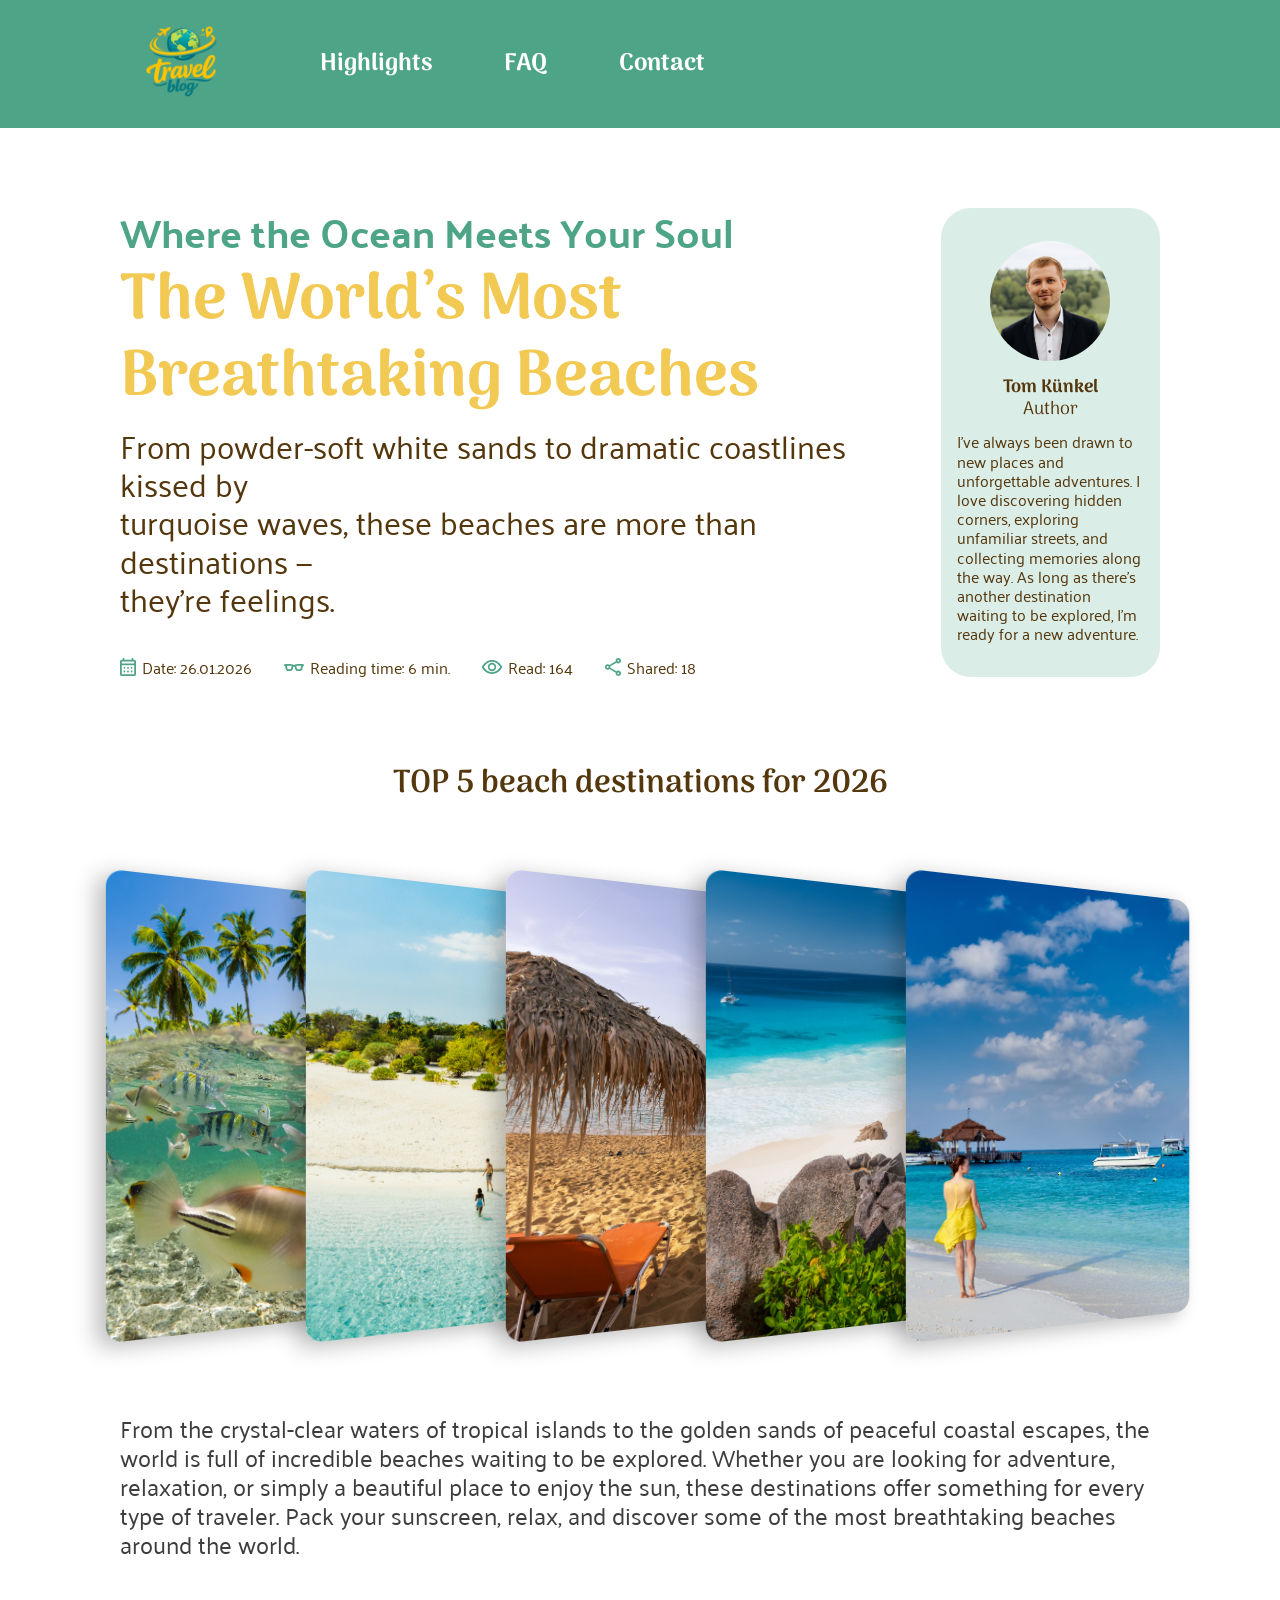
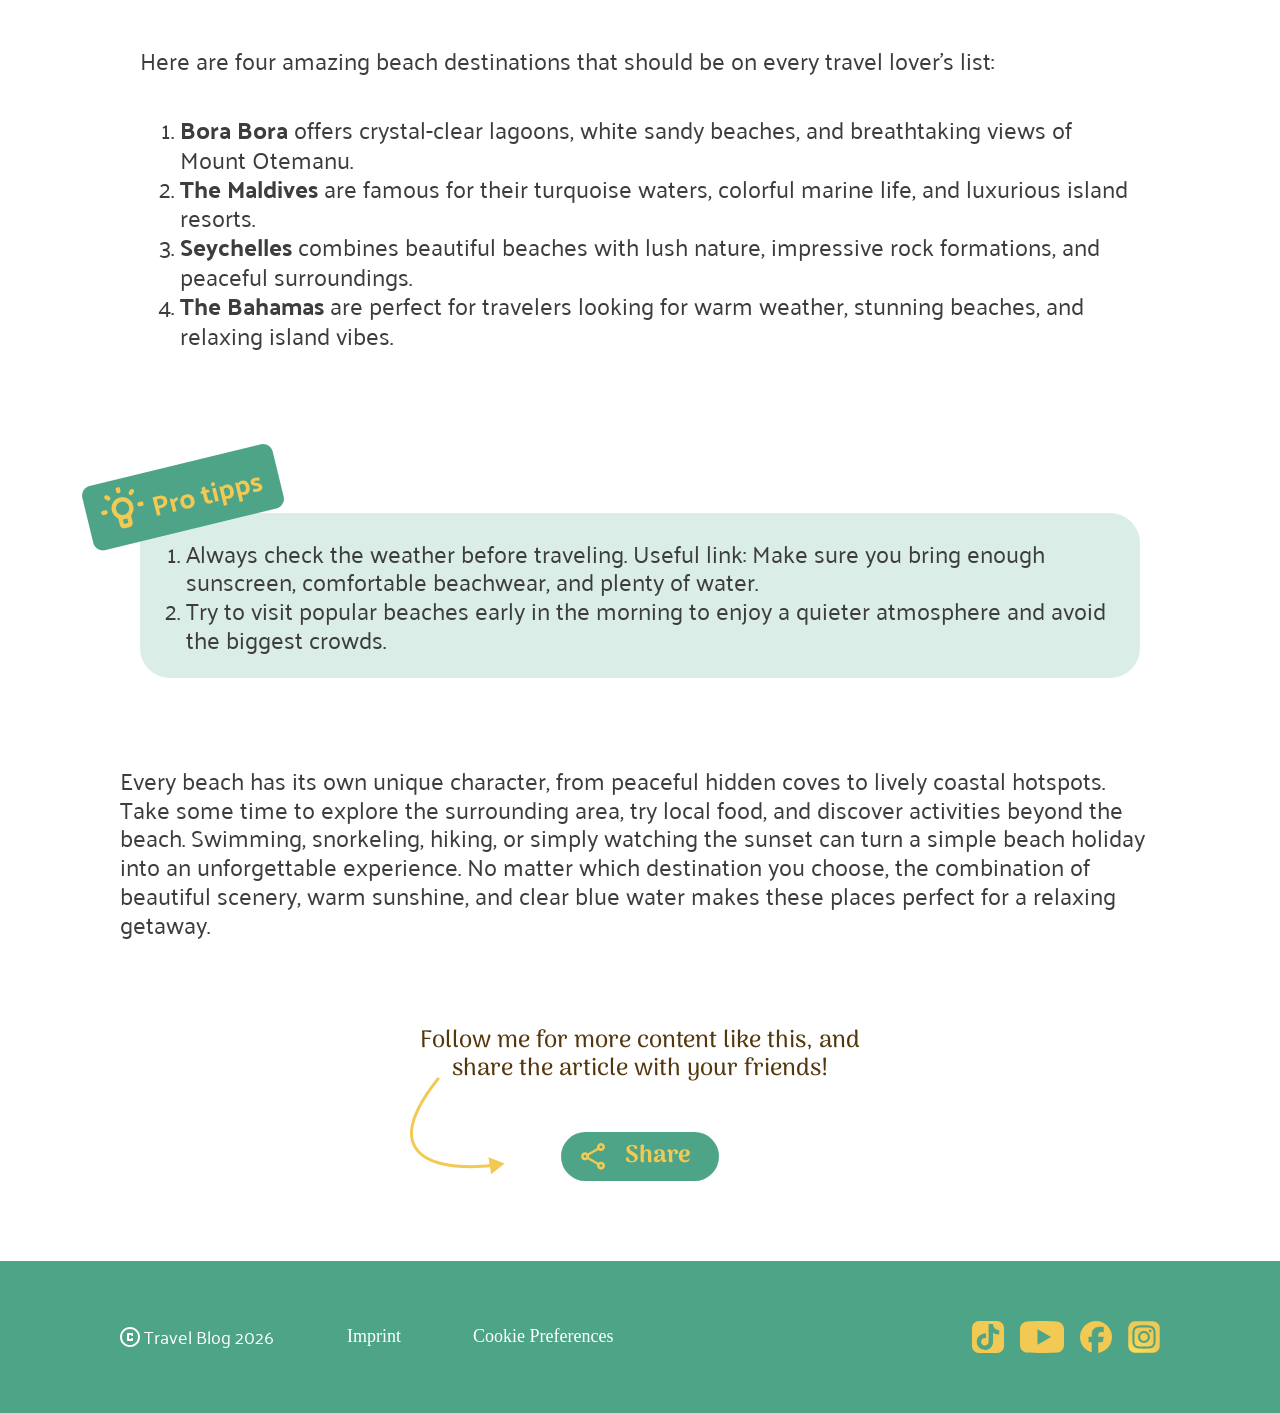
==== commit 937798a9: "feat: implement image slider for beach destinations with radio button navigation" ====
--- a/articelone.html
+++ b/articelone.html
@@ -76,21 +76,27 @@
                     <img src="./assets/img/tom.png" alt="author img">
                     <h6>Tom Künkel <br> <span class="text_author">Author</span></h6>
 
-                    <p>I’ve been traveling since 2017, chasing moments instead of plans.
-                        I’m fascinated by snakes, love sharks, would happily spend weeks deep in the jungle, and can
-                        never get enough papaya. As long as there’s a next destination, I know I’m exactly where I’m
-                        meant to be.</p>
+                    <p>I’ve always been drawn to new places and unforgettable adventures. I love discovering hidden
+                        corners, exploring unfamiliar streets, and collecting memories along the way. As long as there’s
+                        another destination waiting to be explored, I’m ready for a new adventure.</p>
                 </div>
             </section>
             <section class="carousel">
                 <h5>TOP 5 beach destinations for 2026</h5>
-                <div class="slider_b">
-                    <div class="slider_b_elemnet beach4"><img src="./assets/img/beach4.jpg" alt="Beach"></div>
-                    <div class="slider_b_elemnet"><img src="./assets/img/beach3.jpg" alt="Beach"></div>
-                    <div class="slider_b_elemnet beach3"><img src="./assets/img/beach2.jpg" alt="Beach"></div>
-                    <div class="slider_b_elemnet"><img src="./assets/img/beach1.jpg" alt="Beach"></div>
-                    <div class="slider_b_elemnet"><img src="./assets/img/Beach_photo.jpg" alt="Beach"></div>
-                </div>
+                <section class="slider_a">
+                    <input type="radio" name="slider" value="one" checked />
+                    <input type="radio" name="slider" value="two" />
+                    <input type="radio" name="slider" value="three" />
+                    <input type="radio" name="slider" value="four" />
+                    <input type="radio" name="slider" value="five" />
+                    <div class="slider_b">
+                        <div class="slider_b_elemnet beach4"><img src="./assets/img/beach4.jpg" alt="Beach"></div>
+                        <div class="slider_b_elemnet beach2"><img src="./assets/img/beach3.jpg" alt="Beach"></div>
+                        <div class="slider_b_elemnet beach3"><img src="./assets/img/beach2.jpg" alt="Beach"></div>
+                        <div class="slider_b_elemnet beach1"><img src="./assets/img/beach1.jpg" alt="Beach"></div>
+                        <div class="slider_b_elemnet beach5"><img src="./assets/img/Beach_photo.jpg" alt="Beach"></div>
+                    </div>
+                </section>
             </section>
             <section class="articles">
                 <article class="articles_one">
--- a/articelone.css
+++ b/articelone.css
@@ -197,6 +197,10 @@
   height: 18px;
 }
 
+input[type="radio"] {
+  appearance: none;
+}
+
 .carousel {
   display: flex;
   flex-direction: column;
@@ -221,6 +225,7 @@
 .slider_b_elemnet {
   z-index: 1;
   max-width: 300px;
+  min-width: 200px;
   height: 100%;
   margin-right: -100px;
   border-radius: 16px;
@@ -237,17 +242,6 @@
   object-position: -161px 0px;
   height: 100%;
   width: 100%;
-}
-
-.slider_b_elemnet:hover {
-  transform: perspective(600px) rotateY(0deg) translateX(0px) scaleY(1.1) scaleX(1.1);
-  margin-left: 140px;
-  margin-right: 40px;
-  z-index: 2;
-}
-
-.slider_b_elemnet:hover ~ .slider_b_elemnet {
-  transform: perspective(600px) rotateY(-20deg) translateX(0px) scaley(1);
 }
 
 .beach4 > img {
@@ -405,164 +399,365 @@
   display: none;
 }
 
-
-
-
-  @media screen and (min-width: 1440px) {
-    .landing-section {
-      padding: 0px calc(50% - 720px);
-    }
-
-    .header {
-      padding: 0px calc(50% - 720px);
-    }
-
-    main {
-      padding: 0px calc(50% - 720px);
-    }
-
-
-    .footer {
-      padding: 0px calc(50% - 720px);
-    }
-
-    .header > a {
-      margin-left: 20px;
-    }
-  }
-
-  @media screen and (max-width: 1100px) {
-    .landing-section {
-      flex-direction: column;
-      align-items: center;
-      gap: 24px;
-    }
-
-    .headline_text > p {
-      font-size: 1.4rem;
-    }
-
-    .landing-section-articelone {
-      padding: 208px 100px 80px 100px;
-    }
-
-    .footer {
-      padding: 0px 100px;
-    }
-
-    .footer {
-      height: 140px;
-    }
-
-    .left-footer {
-      display: flex;
-      flex-direction: column-reverse;
-      align-items: flex-start;
-      gap: 8px;
-    }
-
-    .left-footer a,
-    p {
-      font-size: 1rem;
-    }
-
-    .links_footer_left {
-      flex-direction: column;
-      gap: 8px;
-    }
-
-    .right-footer {
-      padding-top: 37px;
-    }
-  }
-
-
-
-  @media screen and (max-width: 850px) {
-
-
-    .landing-section-articelone {
-      padding: 150px 60px 80px 60px;
-    }
-
-    .headline_text > p {
-      font-size: 1.125rem;
-    }
-
-    .headline {
-      gap: 24px;
-    }
-
-    .footer {
-      padding: 0px 60px;
-    }
-
-    .carousel {
-      display: none;
-    }
-
-    .beach_tipps > img {
-      right: 30px;
-      top: 30px;
-    }
-  }
-
-  @media screen and (max-width: 750px) {
-
-    .infos {
-      flex-direction: column;
-      gap: 16px;
-    }
-
-    .info_block_one {
-      gap: 5px;
-    }
-
-    .info_block_two {
-      gap: 19px;
-    }
-
-    .nav-bar {
-      display: none;
-    }
-
-    .header {
-      height: 70px;
-      justify-content: center;
-      position: absolute;
-    }
-
-    .header > a {
-      margin-left: 0px;
-    }
-
-    .header > a > img {
-      width: 56px;
-    }
-
-    .footer {
-      margin-bottom: 88px;
-    }
-
-    .nav_mobile {
-      display: flex;
-      align-items: center;
-      justify-content: space-around;
-      height: 88px;
-      width: 100%;
-      background-color: rgba(241, 201, 83, 1);
-      position: fixed;
-      bottom: 0px;
-    }
-  }
-
-
-
+@media screen and (min-width: 1440px) {
+  .landing-section {
+    padding: 0px calc(50% - 720px);
+  }
+
+  .header {
+    padding: 0px calc(50% - 720px);
+  }
+
+  main {
+    padding: 0px calc(50% - 720px);
+  }
+
+
+  .footer {
+    padding: 0px calc(50% - 720px);
+  }
+
+  .header > a {
+    margin-left: 20px;
+  }
+}
+
+@media screen and (max-width: 1100px) {
+  .landing-section {
+    flex-direction: column;
+    align-items: center;
+    gap: 24px;
+  }
+
+  .slider_b {
+    max-width: 100%;
+    height: 300px;
+  }
+
+  .beach5 > img {
+    object-position: -100px 0px;
+  }
+
+  .beach1 > img {
+    object-position: -100px 0px;
+  }
+
+  .beach3 > img {
+    object-position: -100px 0px;
+  }
+
+  .beach2 > img {
+    object-position: -100px 0px;
+  }
+
+  .beach4 > img {
+    object-position: -150px 0px;
+  }
+
+  .headline_text > p {
+    font-size: 1.4rem;
+  }
+
+  .author > p {
+    text-align: center;
+  }
+
+  .landing-section-articelone {
+    padding: 208px 80px 80px 80px;
+  }
+
+  .footer {
+    padding: 0px 100px;
+  }
+
+  .footer {
+    height: 140px;
+  }
+
+  .left-footer {
+    display: flex;
+    flex-direction: column-reverse;
+    align-items: flex-start;
+    gap: 8px;
+  }
+
+  .left-footer a,
+  p {
+    font-size: 1rem;
+  }
+
+  .links_footer_left {
+    flex-direction: column;
+    gap: 8px;
+  }
+
+  .right-footer {
+    padding-top: 37px;
+  }
+}
+
+@media screen and (min-width: 870px) {
+
+  .slider_b_elemnet:hover {
+    transform: perspective(600px) rotateY(0deg) translateX(0px) scaleY(1.1) scaleX(1.1);
+    margin-left: 140px;
+    margin-right: 40px;
+    z-index: 2;
+  }
+
+  .slider_b_elemnet:hover ~ .slider_b_elemnet {
+    transform: perspective(600px) rotateY(-20deg) translateX(0px) scaley(1);
+  }
+}
+
+@media screen and (max-width: 870px) {
+
+
+  .landing-section-articelone {
+    padding: 150px 60px 80px 60px;
+  }
+
+  .headline_text > p {
+    font-size: 1.125rem;
+  }
+
+  .headline {
+    gap: 24px;
+  }
+
+  .footer {
+    padding: 0px 60px;
+  }
+
+  .slider_a {
+    z-index: 1;
+    position: relative;
+    width: 440px;
+    height: 460px;
+    display: flex;
+    justify-content: center;
+    align-items: flex-end;
+    overflow: hidden;
+  }
+
+  .slider_a input {
+    z-index: 2;
+    margin: 8px;
+  }
+
+  input[type="radio"] {
+    background-color: rgba(78, 164, 135, 0.3);
+    appearance: none;
+    width: 22px;
+    height: 22px;
+    border-radius: 50%;
+    gap: 8px;
+    cursor: pointer;
+  }
+
+  input[type="radio"]:checked {
+    width: 40px;
+    border-radius: 50px;
+    background-color: rgba(78, 164, 135, 1);
+  }
+
+  .slider_b {
+    display: flex;
+    justify-content: center;
+    align-items: center;
+    height: 440px;
+    margin: 0px 0px 0px 0px;
+    transition: all 255ms ease-in-out;
+    position: absolute;
+    gap: 10px;
+    padding-bottom: 40px;
+  }
+
+  .slider_b_elemnet {
+    z-index: 1;
+    width: 200px;
+    height: 300px;
+    margin-right: 0;
+    border-radius: 16px;
+    overflow: hidden;
+    transform: perspective(700px) rotateY(0deg);
+    transform-origin: center;
+    box-shadow: -9px 5px 20px 0px rgba(0, 0, 0, 0.25);
+  }
+
+  /* Bild Position */
+
+  .slider_a input[value="one"]:checked ~ .slider_b {
+    transform: translateX(400px);
+  }
+
+  .slider_a input[value="two"]:checked ~ .slider_b {
+    transform: translateX(200px);
+  }
+
+  .slider_a input[value="three"]:checked ~ .slider_b {
+    transform: translateX(0px);
+  }
+
+  .slider_a input[value="four"]:checked ~ .slider_b {
+    transform: translateX(-200px);
+  }
+
+  .slider_a input[value="five"]:checked ~ .slider_b {
+    transform: translateX(-400px);
+  }
+
+  /* Bild 1 */
+
+  .slider_a input[value="one"]:checked ~ .slider_b > .beach4 {
+    transform: perspective(700px) rotateY(0deg) scale(1.15);
+  }
+
+  .slider_a input[value="one"]:checked ~ .slider_b > .beach2 {
+    transform: perspective(700px) rotateY(-20deg) scale(0.9);
+  }
+
+  /* Bild 2 */
+
+  .slider_a input[value="two"]:checked ~ .slider_b > .beach4 {
+    transform: perspective(700px) rotateY(20deg) scale(0.9);
+  }
+
+  .slider_a input[value="two"]:checked ~ .slider_b > .beach2 {
+    transform: perspective(700px) rotateY(0deg) scale(1.15);
+  }
+
+  .slider_a input[value="two"]:checked ~ .slider_b > .beach3 {
+    transform: perspective(700px) rotateY(-20deg) scale(0.9);
+  }
+
+  /* Bild 3 */
+
+  .slider_a input[value="three"]:checked ~ .slider_b > .beach2 {
+    transform: perspective(700px) rotateY(20deg) scale(0.9);
+  }
+
+  .slider_a input[value="three"]:checked ~ .slider_b > .beach3 {
+    transform: perspective(700px) rotateY(0deg) scale(1.15);
+  }
+
+  .slider_a input[value="three"]:checked ~ .slider_b > .beach1 {
+    transform: perspective(700px) rotateY(-20deg) scale(0.9);
+  }
+
+  /* Bild 4 */
+
+  .slider_a input[value="four"]:checked ~ .slider_b > .beach3 {
+    transform: perspective(700px) rotateY(20deg) scale(0.9);
+  }
+
+  .slider_a input[value="four"]:checked ~ .slider_b > .beach1 {
+    transform: perspective(700px) rotateY(0deg) scale(1.15);
+  }
+
+  .slider_a input[value="four"]:checked ~ .slider_b > .beach5 {
+    transform: perspective(700px) rotateY(-20deg) scale(0.9);
+  }
+
+  /* Bild 5 */
+
+  .slider_a input[value="five"]:checked ~ .slider_b > .beach1 {
+    transform: perspective(700px) rotateY(20deg) scale(0.9);
+  }
+
+  .slider_a input[value="five"]:checked ~ .slider_b > .beach5 {
+    transform: perspective(700px) rotateY(0deg) scale(1.15);
+  }
+
+  .beach5 > img {
+    object-position: -100px 0px;
+  }
+
+  .beach1 > img {
+    object-position: -100px 0px;
+  }
+
+  .beach3 > img {
+    object-position: -100px 0px;
+  }
+
+  .beach2 > img {
+    object-position: -100px 0px;
+  }
+
+  .beach4 > img {
+    object-position: -150px 0px;
+  }
+
+  .articles {
+    padding-top: 40px;
+  }
+
+  .beach_tipps > img {
+    right: 30px;
+    top: 30px;
+  }
+}
+
+@media screen and (max-width: 750px) {
+
+  .infos {
+    flex-direction: column;
+    gap: 16px;
+  }
+
+  .info_block_one {
+    gap: 5px;
+  }
+
+  .info_block_two {
+    gap: 19px;
+  }
+
+  .nav-bar {
+    display: none;
+  }
+
+  .header {
+    height: 70px;
+    justify-content: center;
+    position: absolute;
+  }
+
+  .header > a {
+    margin-left: 0px;
+  }
+
+  .header > a > img {
+    width: 56px;
+  }
+
+  .footer {
+    margin-bottom: 88px;
+  }
+
+  .nav_mobile {
+    display: flex;
+    align-items: center;
+    justify-content: space-around;
+    height: 88px;
+    width: 100%;
+    background-color: rgba(241, 201, 83, 1);
+    position: fixed;
+    bottom: 0px;
+    z-index: 10;
+  }
+}
 
 @media screen and (max-width: 700px) {
 
   .landing-section-articelone {
     padding: 94px 15px 80px 15px;
+  }
+
+  h5 {
+    font-size: 1.25rem;
+    margin-top: 40px;
   }
 
   .share_it {
@@ -591,6 +786,10 @@
     background-position-x: 25px;
     background-position-y: 50px;
 
+  }
+
+  .slider_a {
+    width: 300px;
   }
 
   .articles p {
@@ -627,6 +826,11 @@
     padding: 0px 6px;
   }
 
+  h5 {
+    font-size: 1.22rem;
+
+  }
+
 }
 
 
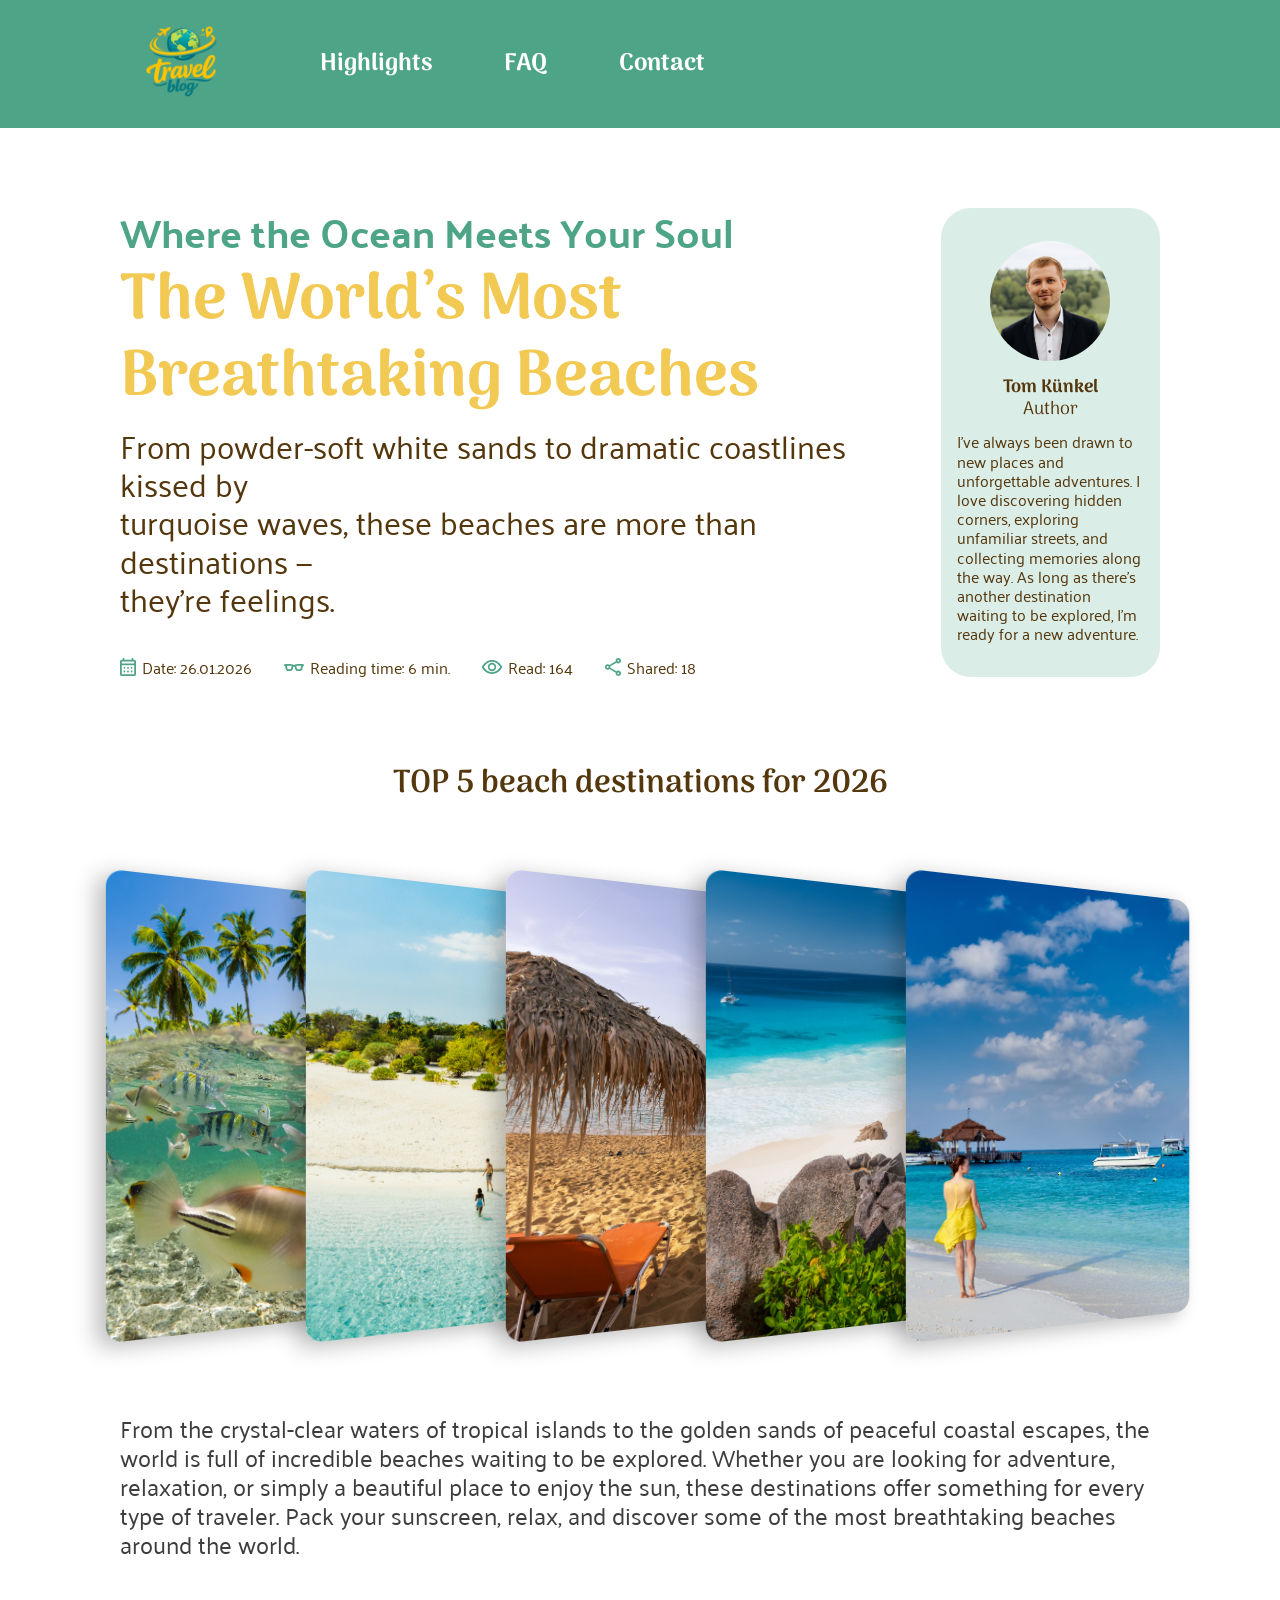
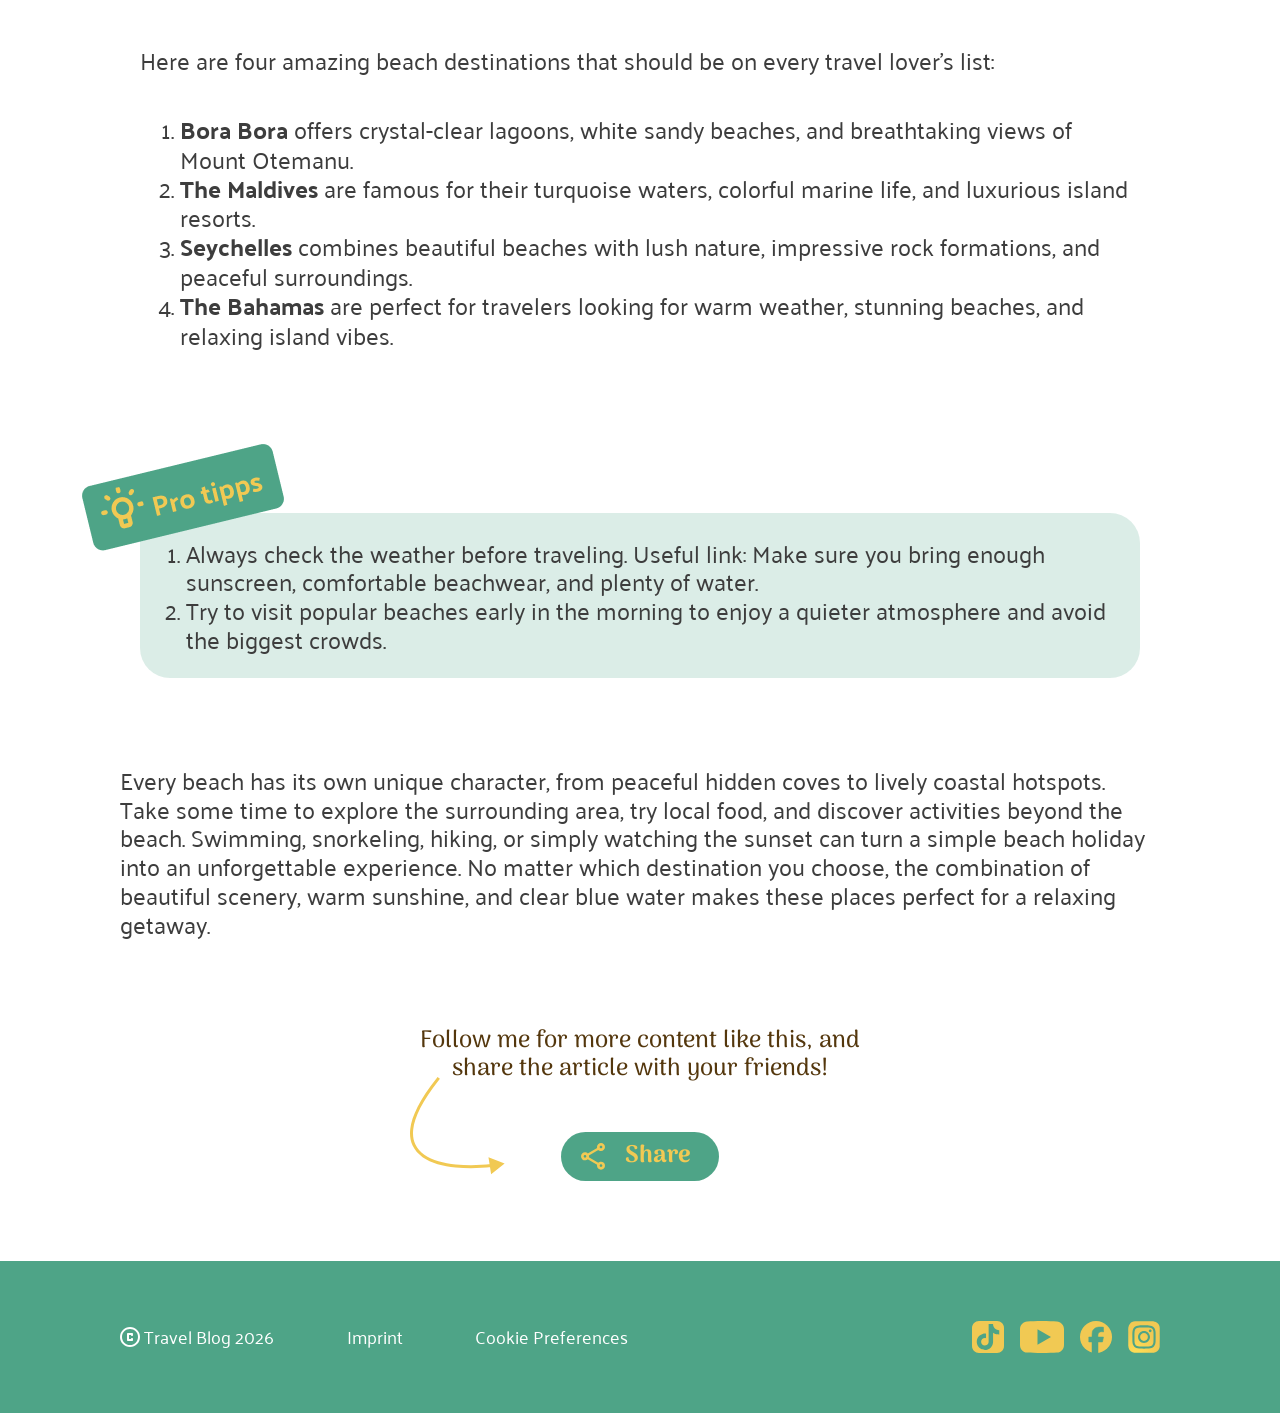
==== commit d796827c: "footer icons height and width changed, a link in footer-left, familiy font changed" ====
--- a/articelone.html
+++ b/articelone.html
@@ -174,7 +174,7 @@
         <nav class="right-footer">
             <a href="https://www.tiktok.com/de-DE/" target="_blank"><img src="./assets/icons/Tiktok_icon 1.svg"
                     alt="tiktok"></a>
-            <a href="https://www.youtube.com/" target="_blank"><img src="./assets/icons/youtube.svg#" alt="youtube"></a>
+            <a class="youtube_icon" href="https://www.youtube.com/" target="_blank"><img src="./assets/icons/youtube.svg#" alt="youtube"></a>
             <a href="https://www.facebook.com/" target="_blank"><img src="./assets/icons/facebook.svg"
                     alt="facebook"></a>
             <a class="instagram" href="https://www.instagram.com/" target="_blank"><img
--- a/articelone.css
+++ b/articelone.css
@@ -368,7 +368,6 @@
 
 .left-footer {
   display: flex;
-  ;
   align-items: center;
   gap: 72px;
 }
@@ -376,6 +375,7 @@
 .links_footer_left {
   display: flex;
   gap: 72px;
+  font-family: "Palanquin";
 }
 
 .links_footer_left > a {
@@ -814,23 +814,23 @@
 
 @media screen and (max-width: 390px) {
 
+  .right-footer img {
+    height: 24px;
+    width: 24px;
+  }
+
   .right-footer {
-    flex-wrap: wrap;
-    justify-content: center;
-    align-items: center;
-    padding: 0px;
-    width: 130px;
-  }
-
-  .instagram {
-    padding: 0px 6px;
+    padding-top: 50px;
+    gap: 12px;
+  }
+
+  .footer{
+    padding-left: 8px;
   }
 
   h5 {
     font-size: 1.22rem;
-
-  }
-
+  }
 }
 
 
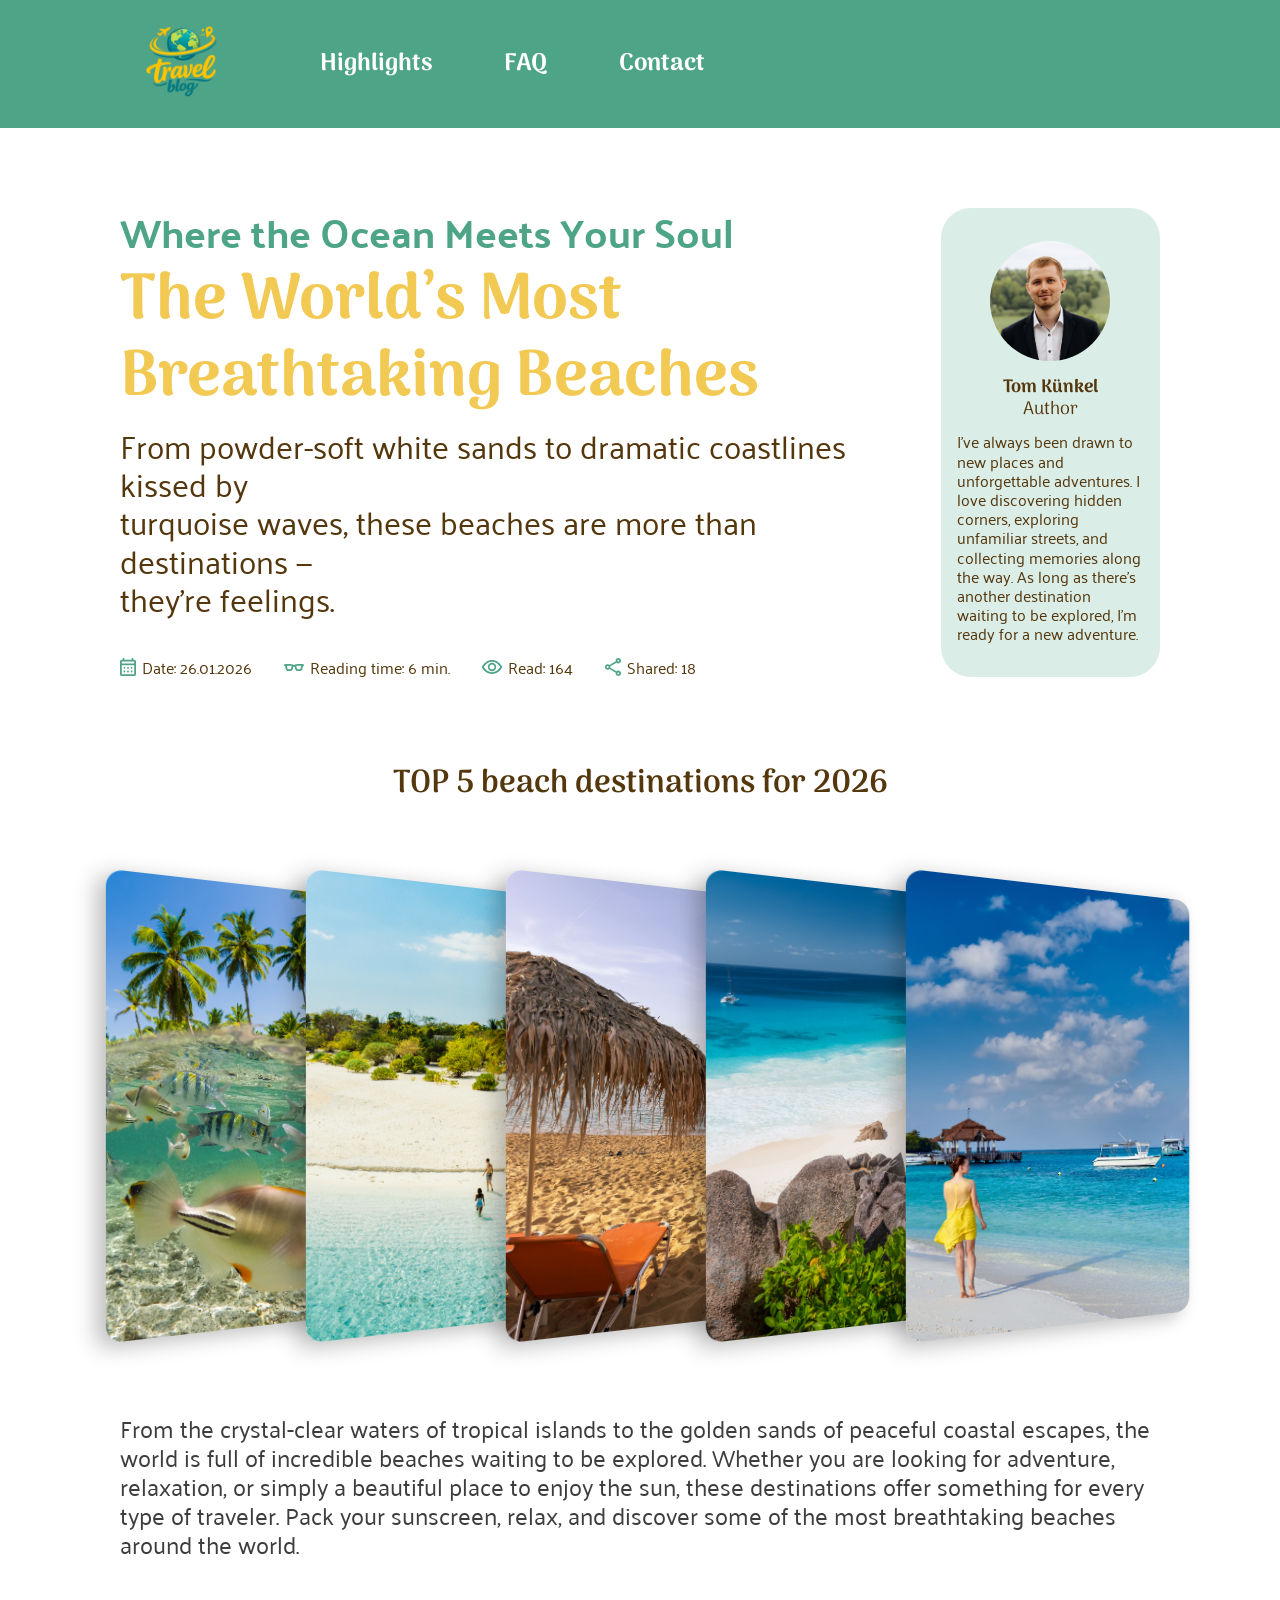
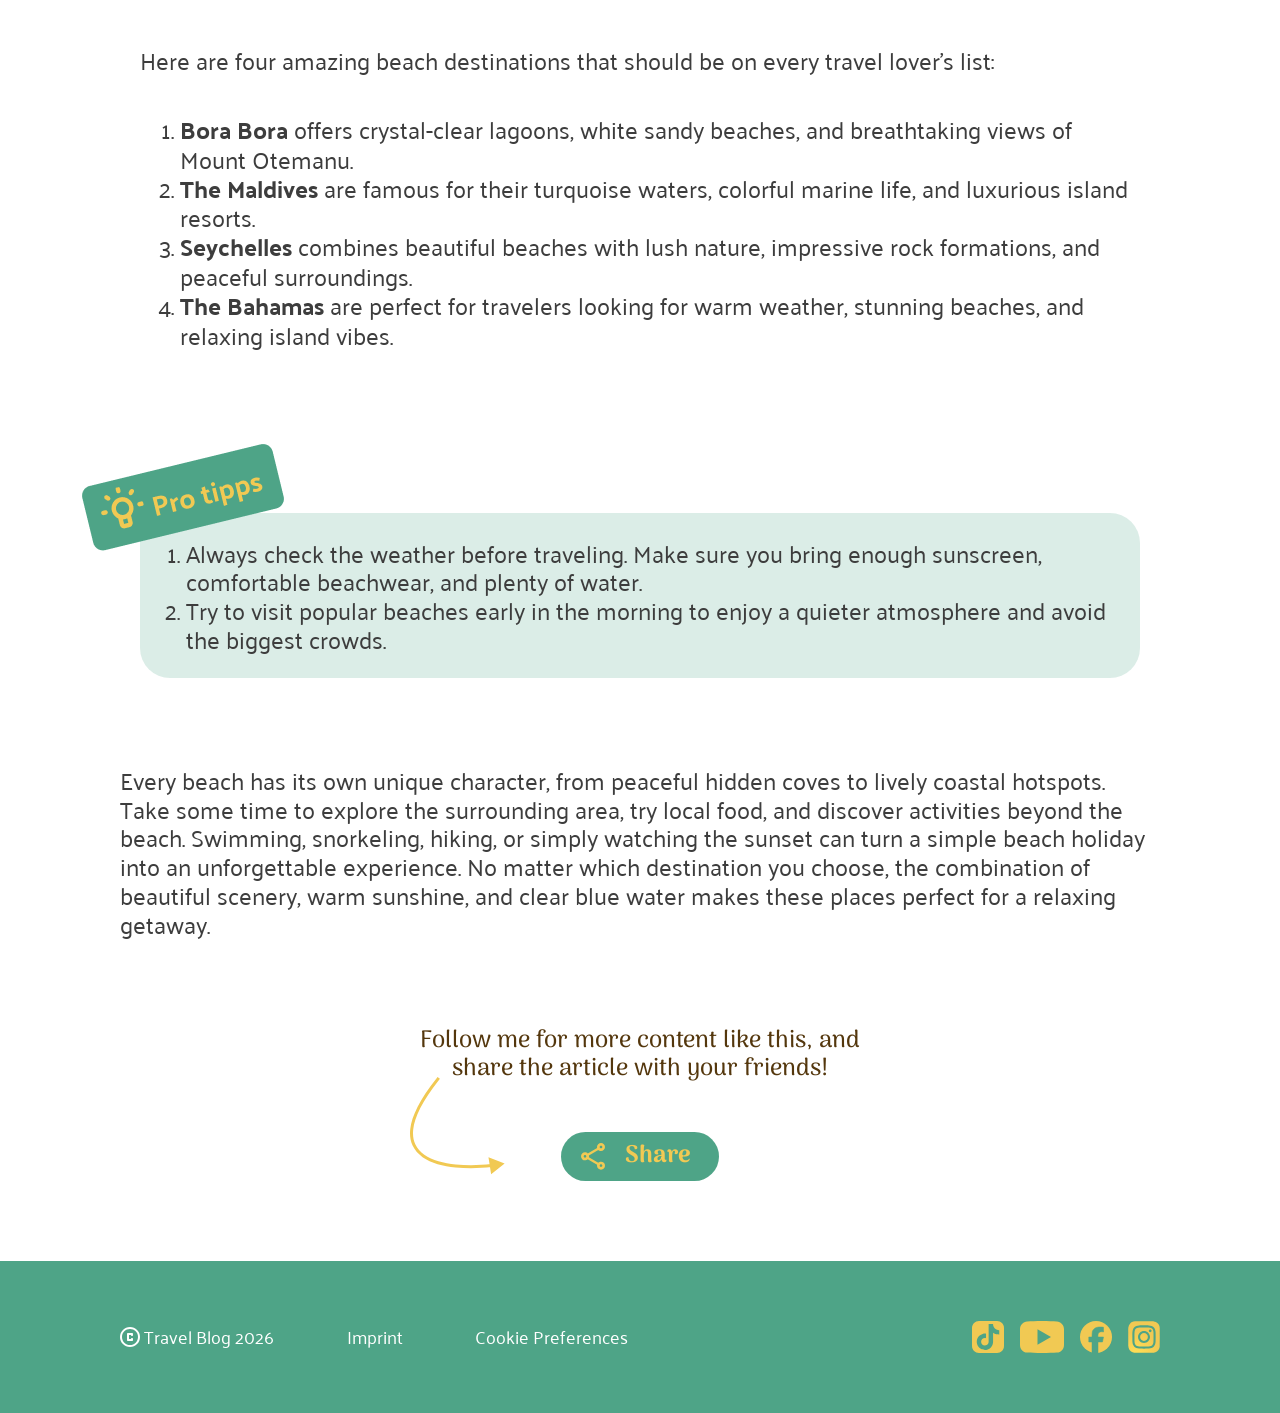
==== commit aa5d176b: "fix: clean up HTML and CSS by removing unnecessary whitespace and correcting typos for improved read" ====
--- a/articelone.html
+++ b/articelone.html
@@ -47,7 +47,6 @@
                         <p>From powder-soft white sands to dramatic coastlines kissed by <br> turquoise waves, these
                             beaches
                             are more than destinations — <br> they’re feelings.</p>
-
                     </div>
                     <div class="infos">
                         <div class="info_block_one">
@@ -133,7 +132,7 @@
                 <section class="beach_tipps">
                     <img src="./assets/img/tipps.png" alt="tipps img">
                     <ol>
-                        <li>Always check the weather before traveling. Useful link: Make sure you bring enough
+                        <li>Always check the weather before traveling. Make sure you bring enough
                             sunscreen,
                             comfortable beachwear, and plenty of water.</li>
                         <li>Try to visit popular beaches early in the morning to enjoy a quieter atmosphere and avoid
@@ -174,7 +173,8 @@
         <nav class="right-footer">
             <a href="https://www.tiktok.com/de-DE/" target="_blank"><img src="./assets/icons/Tiktok_icon 1.svg"
                     alt="tiktok"></a>
-            <a class="youtube_icon" href="https://www.youtube.com/" target="_blank"><img src="./assets/icons/youtube.svg#" alt="youtube"></a>
+            <a class="youtube_icon" href="https://www.youtube.com/" target="_blank"><img
+                    src="./assets/icons/youtube.svg#" alt="youtube"></a>
             <a href="https://www.facebook.com/" target="_blank"><img src="./assets/icons/facebook.svg"
                     alt="facebook"></a>
             <a class="instagram" href="https://www.instagram.com/" target="_blank"><img
@@ -187,9 +187,6 @@
         <a href="index.html#faq-section"><img src="./assets/icons/live_helpgreen.svg" alt="help_icon"></a>
         <a href="index.html#contact-section"><img src="./assets/icons/person_pingreen.svg" alt="person_icon"></a>
     </nav>
-
-
-
 </body>
 
 </html>
--- a/articelone.css
+++ b/articelone.css
@@ -124,7 +124,6 @@
   border-radius: 30px;
   padding: 16px;
   width: 300px;
-
 }
 
 .author > img {
@@ -412,7 +411,6 @@
     padding: 0px calc(50% - 720px);
   }
 
-
   .footer {
     padding: 0px calc(50% - 720px);
   }
@@ -620,15 +618,15 @@
   /* Bild 2 */
 
   .slider_a input[value="two"]:checked ~ .slider_b > .beach4 {
-    transform: perspective(700px) rotateY(20deg) scale(0.9);
+    transform: perspective(700px) translateX(5px) rotateY(20deg) scale(0.9);
   }
 
   .slider_a input[value="two"]:checked ~ .slider_b > .beach2 {
-    transform: perspective(700px) rotateY(0deg) scale(1.15);
+    transform: perspective(700px) translateX(10px) rotateY(0deg) scale(1.15);
   }
 
   .slider_a input[value="two"]:checked ~ .slider_b > .beach3 {
-    transform: perspective(700px) rotateY(-20deg) scale(0.9);
+    transform: perspective(700px) translateX(15px) rotateY(-20deg) scale(0.9);
   }
 
   /* Bild 3 */
@@ -648,15 +646,15 @@
   /* Bild 4 */
 
   .slider_a input[value="four"]:checked ~ .slider_b > .beach3 {
-    transform: perspective(700px) rotateY(20deg) scale(0.9);
+    transform: perspective(700px) translateX(-15px) rotateY(20deg) scale(0.9);
   }
 
   .slider_a input[value="four"]:checked ~ .slider_b > .beach1 {
-    transform: perspective(700px) rotateY(0deg) scale(1.15);
+    transform: perspective(700px) translateX(-10px) rotateY(0deg) scale(1.15);
   }
 
   .slider_a input[value="four"]:checked ~ .slider_b > .beach5 {
-    transform: perspective(700px) rotateY(-20deg) scale(0.9);
+    transform: perspective(700px)translateX(-5px) rotateY(-20deg) scale(0.9);
   }
 
   /* Bild 5 */
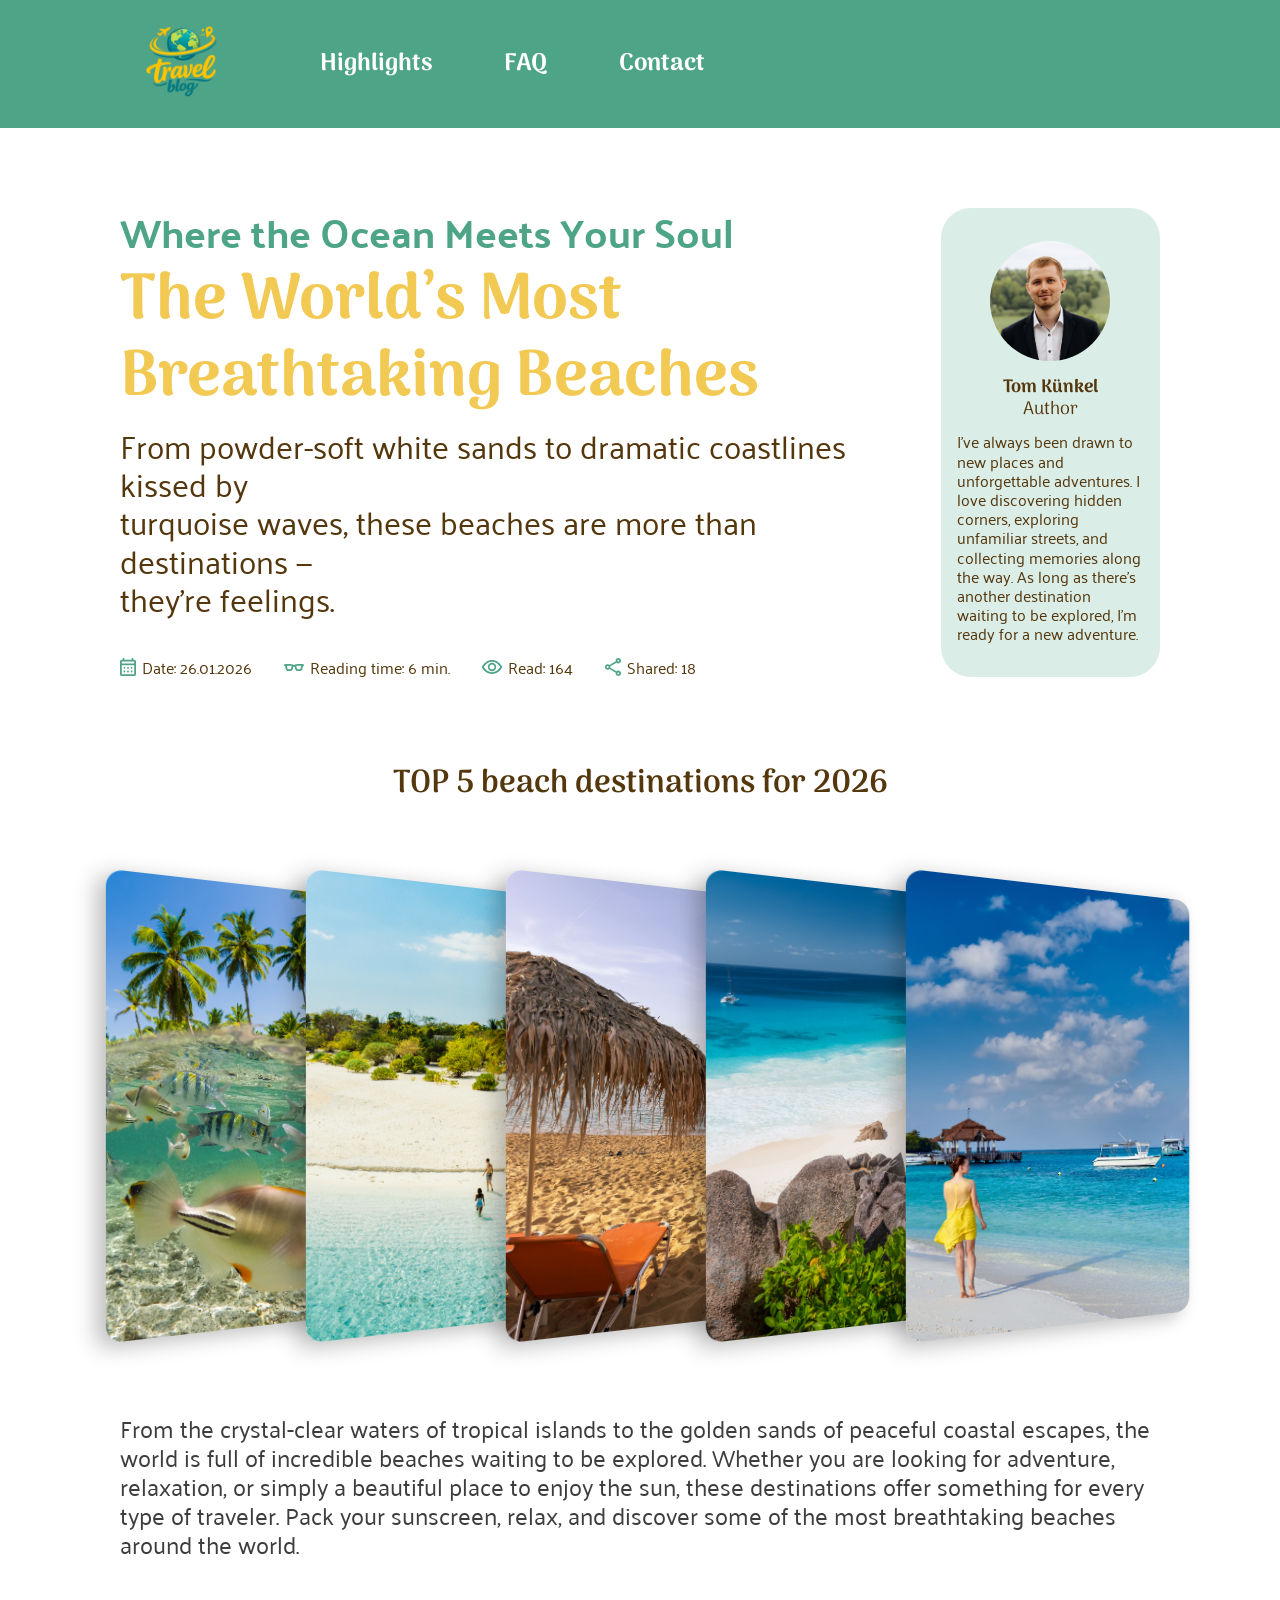
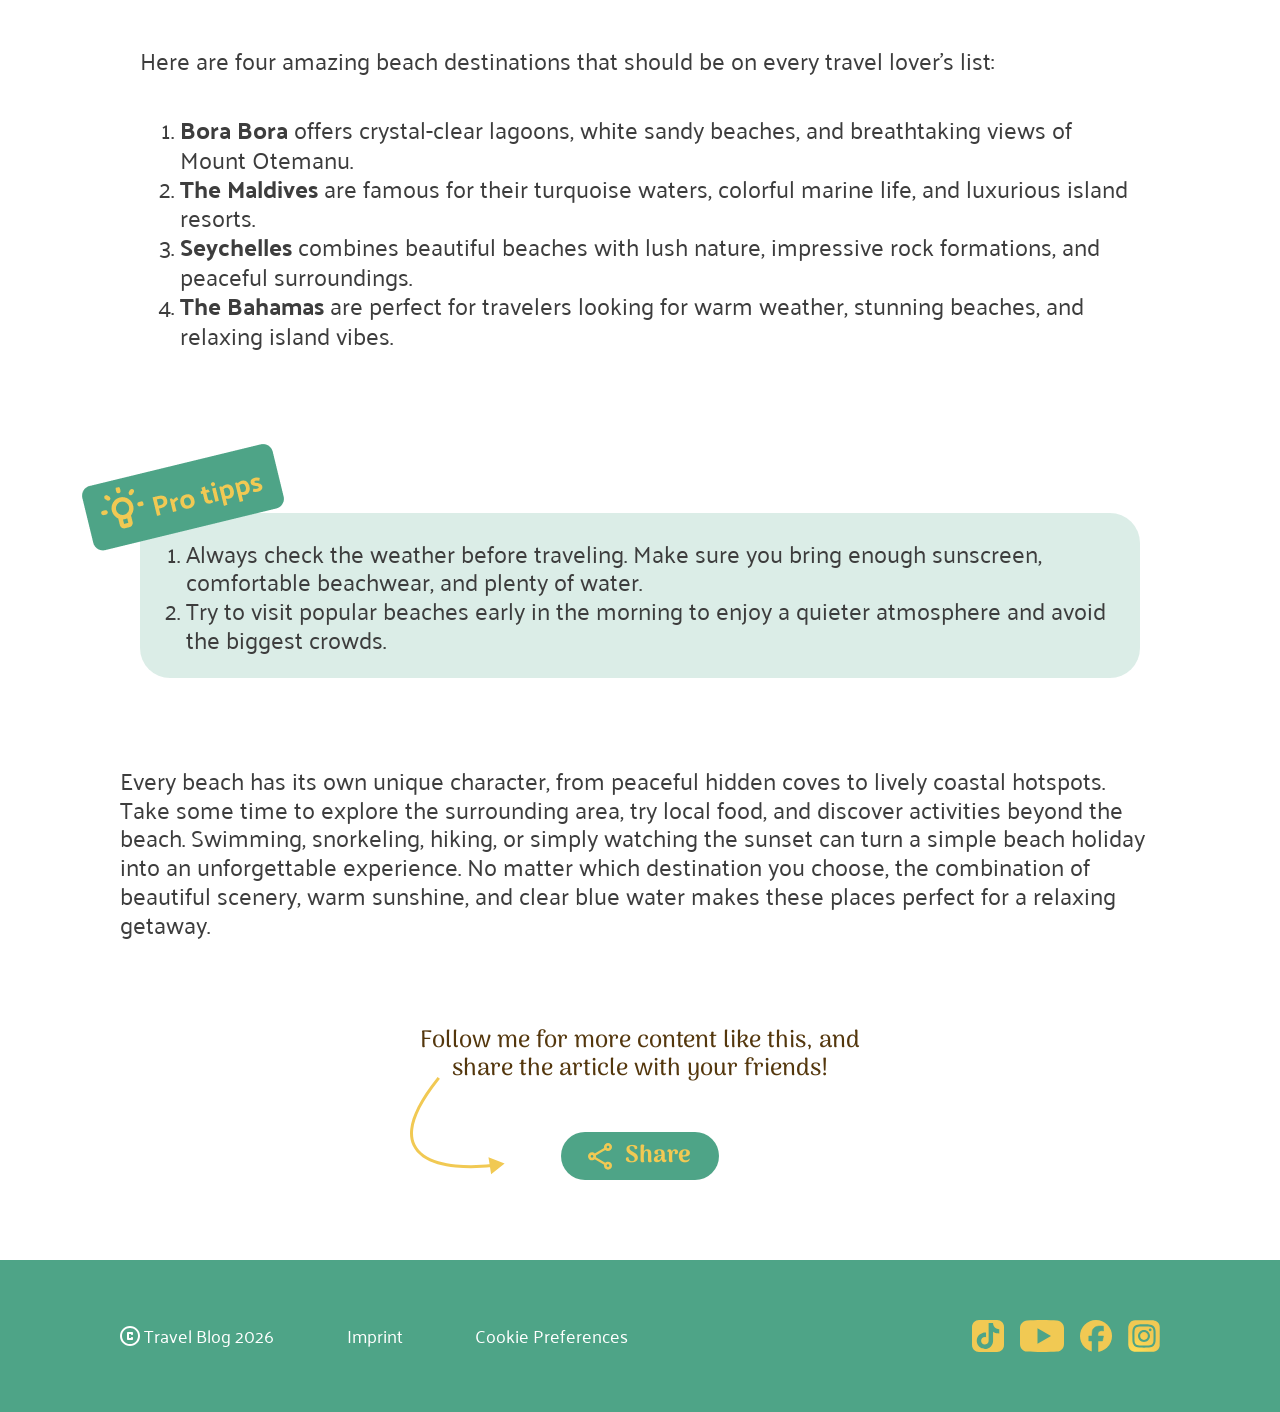
==== commit 35fbe9b5: "fix: standardize title across articles and adjust line-height for improved readability" ====
--- a/articelone.html
+++ b/articelone.html
@@ -4,7 +4,7 @@
 <head>
     <meta charset="UTF-8">
     <meta name="viewport" content="width=device-width, initial-scale=1.0">
-    <title>Articel 1</title>
+    <title>Blog</title>
 
     <link rel="icon" type="image/x-icon" href="./assets/icons/travel_blog_icon.svg">
     <link rel="stylesheet" href="articelone.css" />
--- a/articelone.css
+++ b/articelone.css
@@ -17,7 +17,6 @@
   width: 100%;
   background-color: rgba(78, 164, 135, 1);
   position: fixed;
-  touch-action: 0px;
   z-index: 3;
 }
 
@@ -330,7 +329,7 @@
 input[type="submit"] {
   background-image: url(./assets/icons/shareyellow.svg);
   background-repeat: no-repeat;
-  background-position: left 20px center;
+  background-position: left 27px center;
   padding: 10px 24px 10px 60px;
   border-radius: 40px;
   width: 158px;
@@ -341,6 +340,7 @@
   font-weight: 700;
   letter-spacing: 5%;
   border: 0;
+  padding-bottom: 9px;
 }
 
 .footer {
@@ -360,9 +360,8 @@
   gap: 4px;
   font-size: 18px;
 }
-
 .copyright > img {
-  height: 20px;
+  max-height: 20px;
 }
 
 .left-footer {
@@ -705,11 +704,11 @@
   }
 
   .info_block_one {
-    gap: 5px;
+    gap: 16px;
   }
 
   .info_block_two {
-    gap: 19px;
+    gap: 16px;
   }
 
   .nav-bar {
@@ -807,7 +806,6 @@
   .list_beach p {
     padding-bottom: 20px;
   }
-
 }
 
 @media screen and (max-width: 390px) {
@@ -831,7 +829,6 @@
   }
 }
 
-
 @media screen and (max-width: 335px) {
 
   .share_it {
@@ -839,7 +836,6 @@
   }
 
   .landing-section-articelone {
-    padding: 94px 8px 80px 8px;
-  }
-
+    padding: 94px 8px 88px 8px;
+  }
 }
